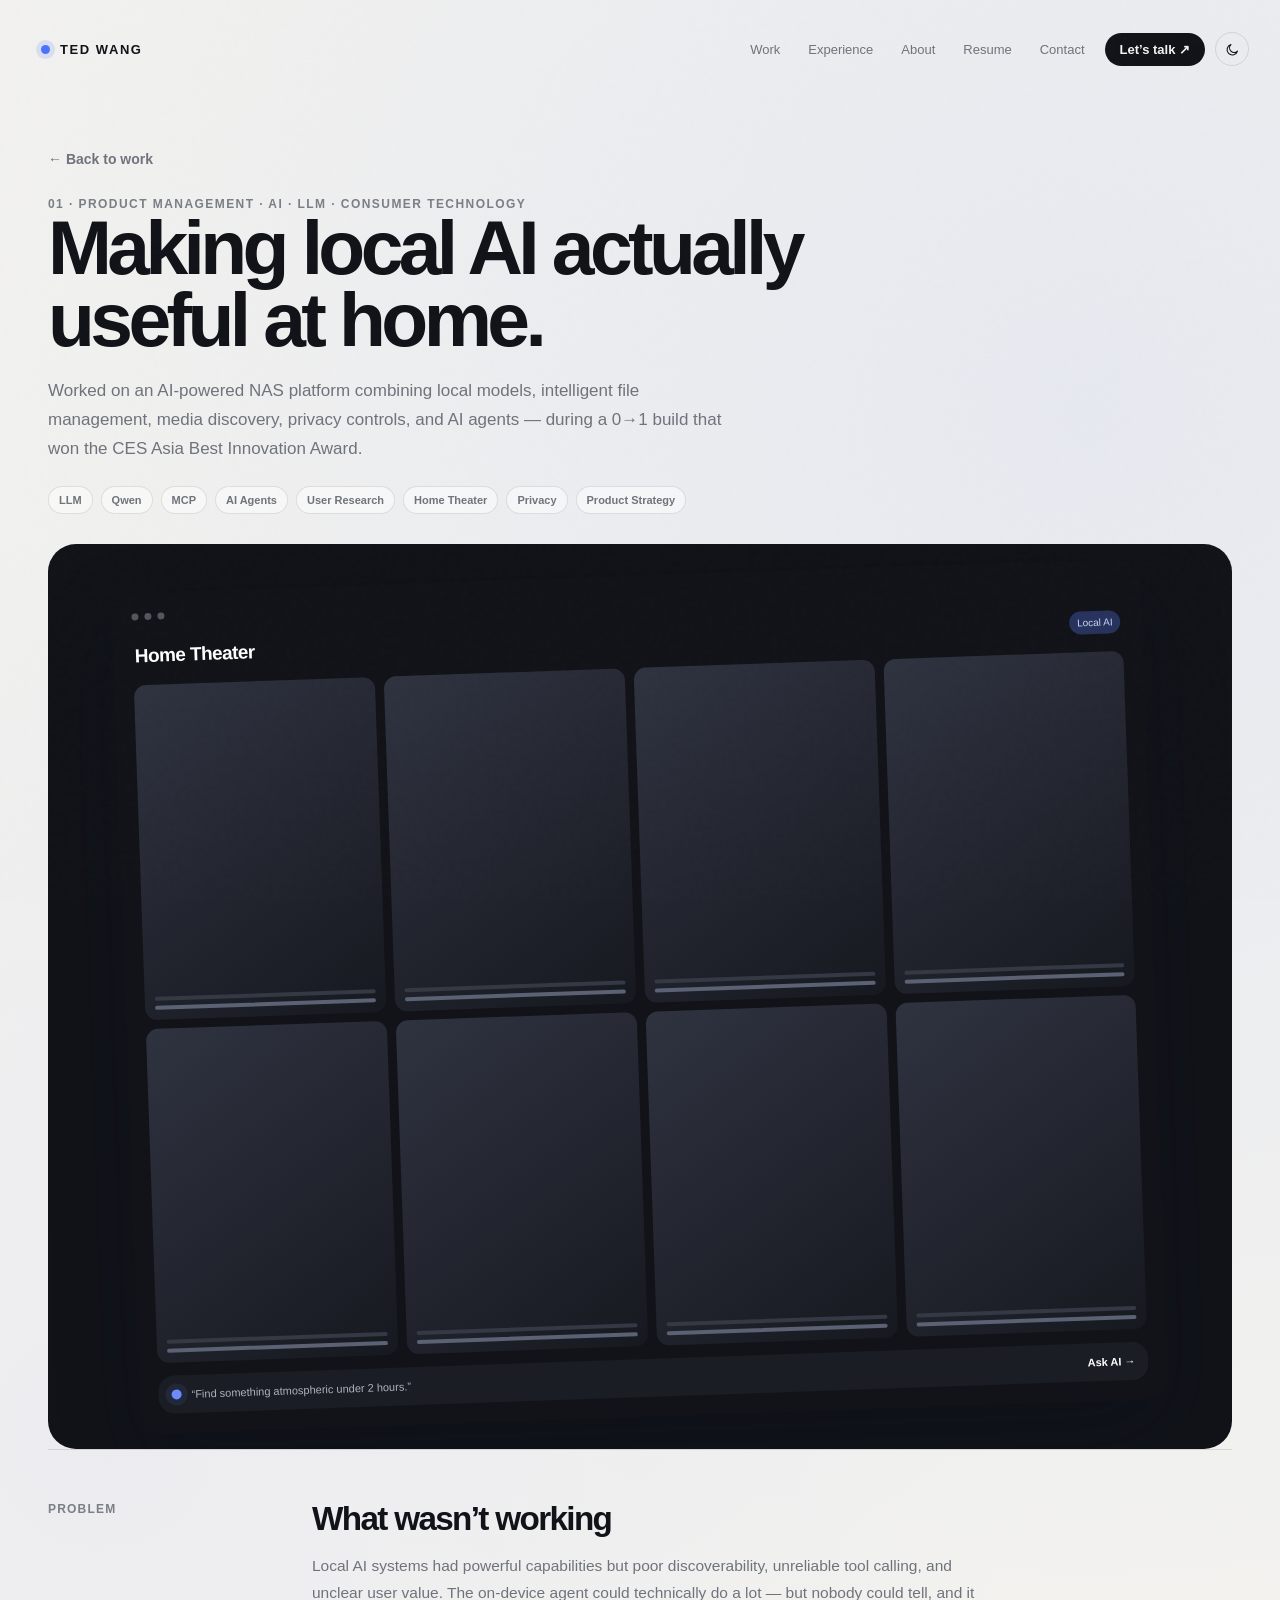
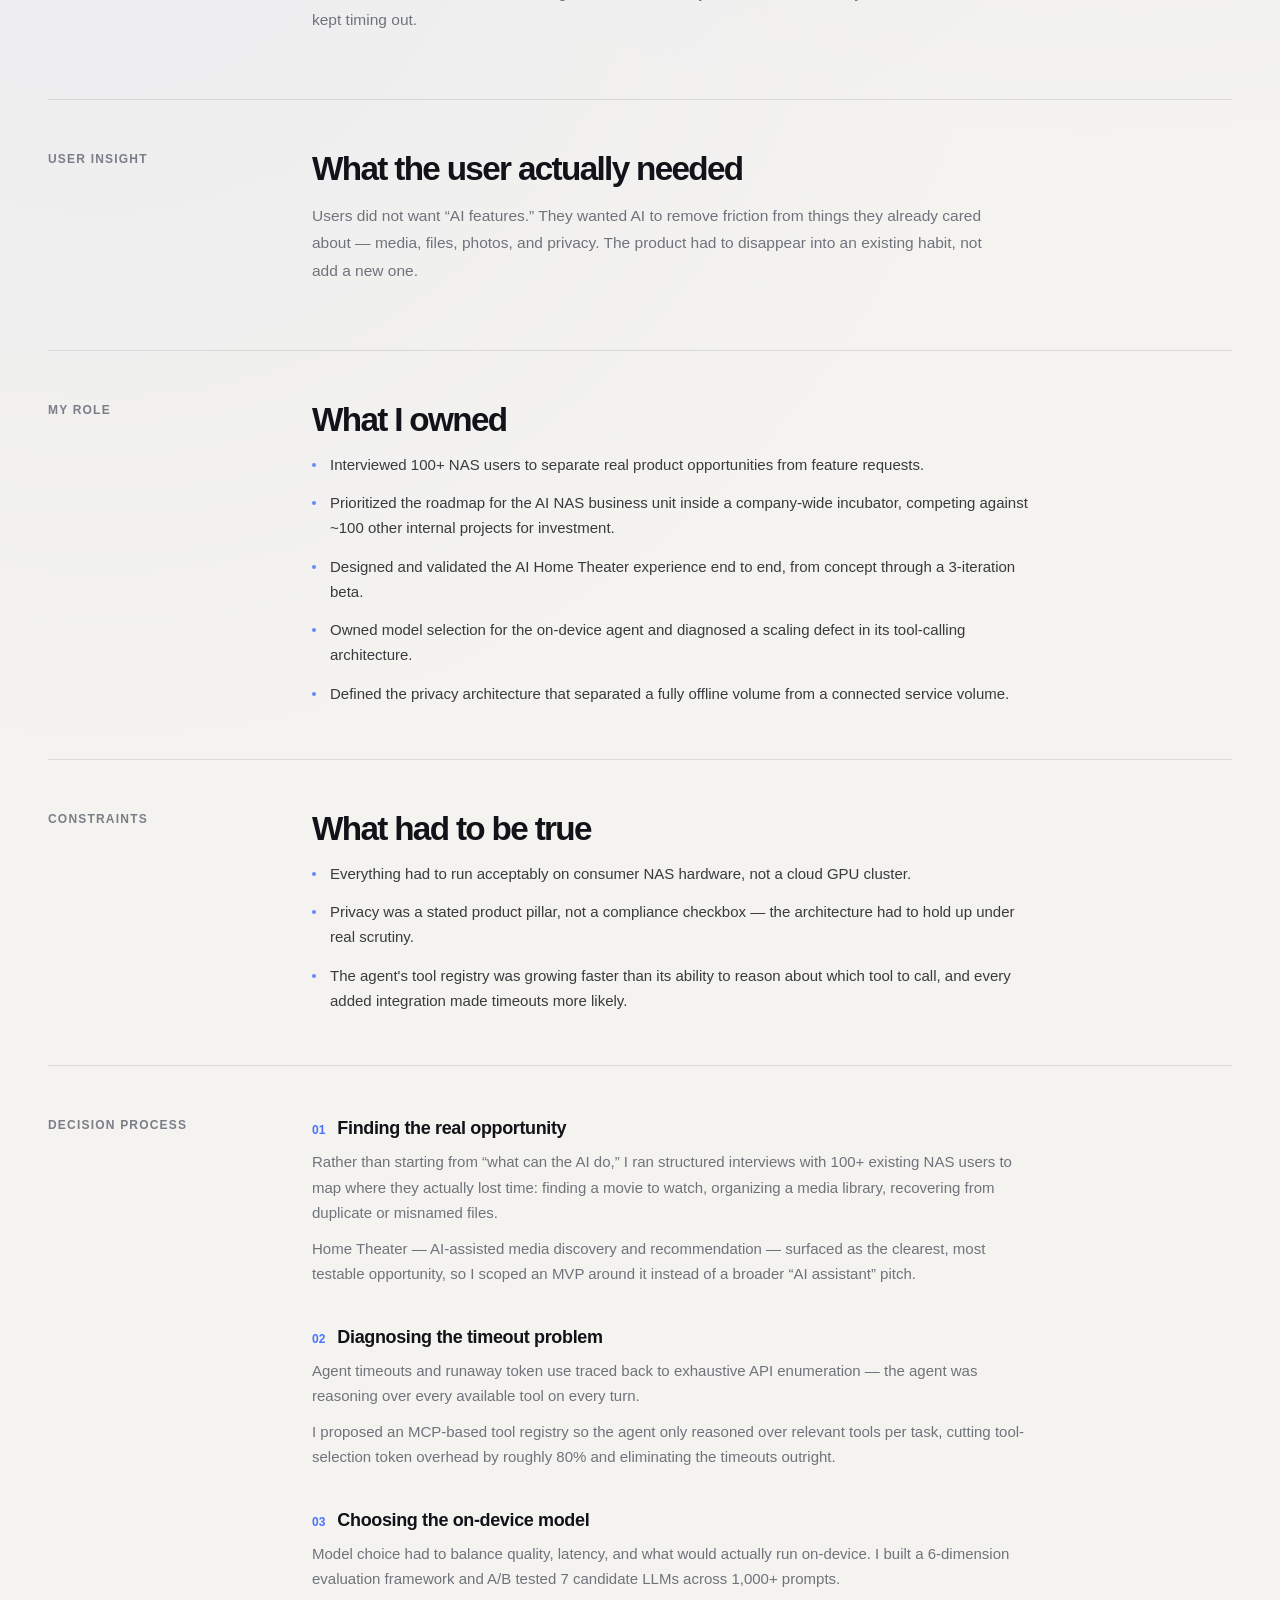
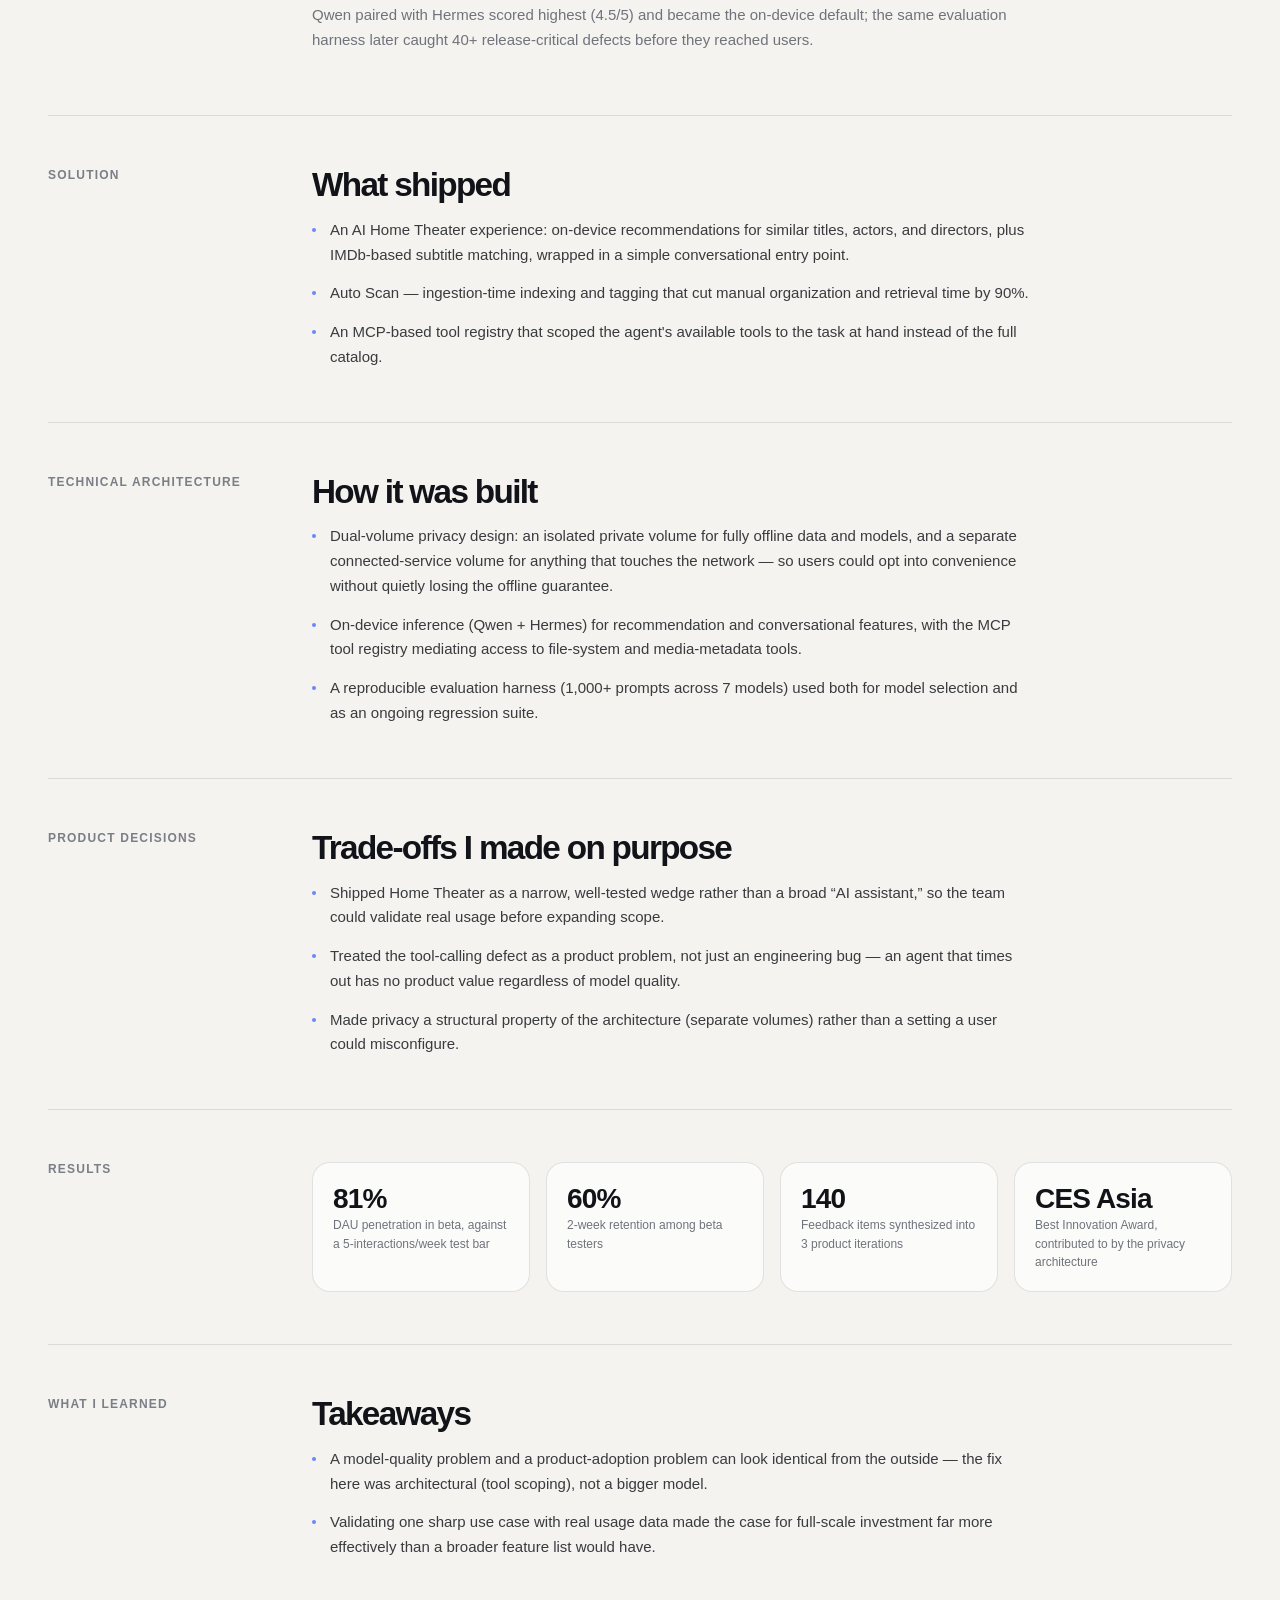
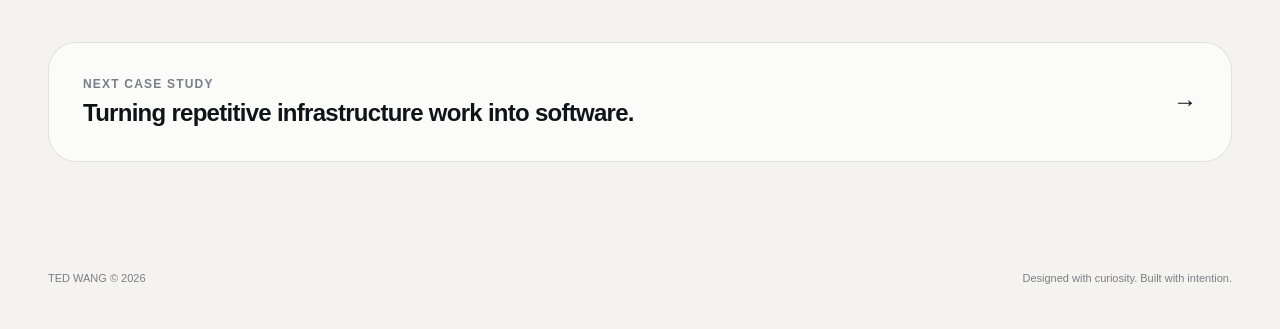
==== work/ai-nas-home-theater.html @ a92e6ff4 "Initial commit: personal website Static site (HTML/CSS/JS, no build step) with generator scripts for" ====
<!DOCTYPE html>
<html lang="en">
<head>
  <meta charset="UTF-8" />
  <meta name="viewport" content="width=device-width, initial-scale=1.0" />
  <title>Making local AI actually useful at home.</title>
  <meta name="description" content="Worked on an AI-powered NAS platform combining local models, intelligent file management, media discovery, privacy controls, and AI agents — during a 0→1 build that won the CES Asia Best Innovation Award." />
  <link rel="canonical" href="https://tedwang.dev/work/ai-nas-home-theater.html" />
  <link rel="icon" href="/favicon.svg" type="image/svg+xml" />
  <meta name="theme-color" content="#f4f3ef" />
  <meta property="og:type" content="website" />
  <meta property="og:title" content="Making local AI actually useful at home. — Ted Wang" />
  <meta property="og:description" content="Worked on an AI-powered NAS platform combining local models, intelligent file management, media discovery, privacy controls, and AI agents — during a 0→1 build that won the CES Asia Best Innovation Award." />
  <meta property="og:url" content="https://tedwang.dev/work/ai-nas-home-theater.html" />
  <meta property="og:site_name" content="Ted Wang" />
  <meta property="og:image" content="https://tedwang.dev/og.png" />
  <meta name="twitter:card" content="summary_large_image" />
  <meta name="twitter:title" content="Making local AI actually useful at home. — Ted Wang" />
  <meta name="twitter:description" content="Worked on an AI-powered NAS platform combining local models, intelligent file management, media discovery, privacy controls, and AI agents — during a 0→1 build that won the CES Asia Best Innovation Award." />
  <meta name="twitter:image" content="https://tedwang.dev/og.png" />
  <link rel="stylesheet" href="/assets/styles.css" />
  <script>
    // Set theme before paint to avoid a flash of the wrong theme.
    (function () {
      try {
        var t = localStorage.getItem("theme");
        if (t === "dark" || t === "light") document.documentElement.setAttribute("data-theme", t);
      } catch (e) {}
    })();
  </script>
</head>
<body>
  <div class="grain"></div>
  
  <a class="skip-link" href="#main">Skip to content</a>
  <div class="nav-wrap">
    <nav id="nav">
      <a href="/#top" class="brand"><span class="brand-dot"></span> TED WANG</a>
      <div class="nav-links">
        <a href="/#work">Work</a>
        <a href="/#experience">Experience</a>
        <a href="/#about">About</a>
        <a href="/resume.pdf">Resume</a>
        <a href="/#contact">Contact</a>
        <a href="/#contact" class="nav-cta">Let&rsquo;s talk ↗</a>
        
        <button class="theme-toggle" id="theme-toggle" type="button" aria-label="Toggle dark mode">
          <svg class="icon-moon" viewBox="0 0 24 24" fill="none" stroke="currentColor" stroke-width="1.8"><path d="M20 14.5A8.5 8.5 0 1 1 9.5 4a7 7 0 0 0 10.5 10.5Z" stroke-linecap="round" stroke-linejoin="round"/></svg>
          <svg class="icon-sun" viewBox="0 0 24 24" fill="none" stroke="currentColor" stroke-width="1.8"><circle cx="12" cy="12" r="4.2"/><path d="M12 2.5v2.2M12 19.3v2.2M4.2 4.2l1.6 1.6M18.2 18.2l1.6 1.6M2.5 12h2.2M19.3 12h2.2M4.2 19.8l1.6-1.6M18.2 5.8l1.6-1.6" stroke-linecap="round"/></svg>
        </button>
      </div>
    </nav>
  </div>
  <main id="main">

  <header class="cs-header">
    <a class="cs-back reveal" href="/#work">← Back to work</a>
    <div class="reveal">
      <div class="section-kicker">01 · Product Management · AI · LLM · Consumer Technology</div>
      <h1>Making local AI actually useful at home.</h1>
      <p class="lede">Worked on an AI-powered NAS platform combining local models, intelligent file management, media discovery, privacy controls, and AI agents — during a 0→1 build that won the CES Asia Best Innovation Award.</p>
      <div class="tags" style="margin-top:22px"><span class="tag">LLM</span><span class="tag">Qwen</span><span class="tag">MCP</span><span class="tag">AI Agents</span><span class="tag">User Research</span><span class="tag">Home Theater</span><span class="tag">Privacy</span><span class="tag">Product Strategy</span></div>
    </div>
  </header>

  <div class="cs-visual-wrap reveal">
    <div class="cs-visual dark" style="background:var(--dark-panel)">
      
        <div class="ai-ui">
          <div class="fake-top"><span class="fake-dot"></span><span class="fake-dot"></span><span class="fake-dot"></span></div>
          <div class="ai-header"><strong>Home Theater</strong><span class="ai-badge">Local AI</span></div>
          <div class="media-grid"><div class="poster"></div><div class="poster"></div><div class="poster"></div><div class="poster"></div><div class="poster"></div><div class="poster"></div><div class="poster"></div><div class="poster"></div></div>
          <div class="ai-panel"><span class="pulse"></span><span>&ldquo;Find something atmospheric under 2 hours.&rdquo;</span><b>Ask AI →</b></div>
        </div>
    </div>
  </div>

  <div class="cs-body">

      <div class="cs-block reveal">
        <div class="eyebrow2">Problem</div>
        <div class="prose">
          <h2>What wasn&rsquo;t working</h2>
          <p>Local AI systems had powerful capabilities but poor discoverability, unreliable tool calling, and unclear user value. The on-device agent could technically do a lot — but nobody could tell, and it kept timing out.</p>
        </div>
      </div>

      <div class="cs-block reveal">
        <div class="eyebrow2">User Insight</div>
        <div class="prose">
          <h2>What the user actually needed</h2>
          <p>Users did not want “AI features.” They wanted AI to remove friction from things they already cared about — media, files, photos, and privacy. The product had to disappear into an existing habit, not add a new one.</p>
        </div>
      </div>

      <div class="cs-block reveal">
        <div class="eyebrow2">My Role</div>
        <div>
          <h2>What I owned</h2>
          <ul class="bullets">
            <li>Interviewed 100+ NAS users to separate real product opportunities from feature requests.</li>
            <li>Prioritized the roadmap for the AI NAS business unit inside a company-wide incubator, competing against ~100 other internal projects for investment.</li>
            <li>Designed and validated the AI Home Theater experience end to end, from concept through a 3-iteration beta.</li>
            <li>Owned model selection for the on-device agent and diagnosed a scaling defect in its tool-calling architecture.</li>
            <li>Defined the privacy architecture that separated a fully offline volume from a connected service volume.</li>
          </ul>
        </div>
      </div>

      <div class="cs-block reveal">
        <div class="eyebrow2">Constraints</div>
        <div>
          <h2>What had to be true</h2>
          <ul class="bullets">
            <li>Everything had to run acceptably on consumer NAS hardware, not a cloud GPU cluster.</li>
            <li>Privacy was a stated product pillar, not a compliance checkbox — the architecture had to hold up under real scrutiny.</li>
            <li>The agent's tool registry was growing faster than its ability to reason about which tool to call, and every added integration made timeouts more likely.</li>
          </ul>
        </div>
      </div>

      <div class="cs-block reveal">
        <div class="eyebrow2">Decision Process</div>
        <div class="decision-steps">
          
          <div class="decision-step">
            <div class="step-head"><span class="step-idx">01</span><h3>Finding the real opportunity</h3></div>
            <p>Rather than starting from “what can the AI do,” I ran structured interviews with 100+ existing NAS users to map where they actually lost time: finding a movie to watch, organizing a media library, recovering from duplicate or misnamed files.</p>
            <p>Home Theater — AI-assisted media discovery and recommendation — surfaced as the clearest, most testable opportunity, so I scoped an MVP around it instead of a broader “AI assistant” pitch.</p>
          </div>
          <div class="decision-step">
            <div class="step-head"><span class="step-idx">02</span><h3>Diagnosing the timeout problem</h3></div>
            <p>Agent timeouts and runaway token use traced back to exhaustive API enumeration — the agent was reasoning over every available tool on every turn.</p>
            <p>I proposed an MCP-based tool registry so the agent only reasoned over relevant tools per task, cutting tool-selection token overhead by roughly 80% and eliminating the timeouts outright.</p>
          </div>
          <div class="decision-step">
            <div class="step-head"><span class="step-idx">03</span><h3>Choosing the on-device model</h3></div>
            <p>Model choice had to balance quality, latency, and what would actually run on-device. I built a 6-dimension evaluation framework and A/B tested 7 candidate LLMs across 1,000+ prompts.</p>
            <p>Qwen paired with Hermes scored highest (4.5/5) and became the on-device default; the same evaluation harness later caught 40+ release-critical defects before they reached users.</p>
          </div>
        </div>
      </div>

      <div class="cs-block reveal">
        <div class="eyebrow2">Solution</div>
        <div>
          <h2>What shipped</h2>
          <ul class="bullets">
            <li>An AI Home Theater experience: on-device recommendations for similar titles, actors, and directors, plus IMDb-based subtitle matching, wrapped in a simple conversational entry point.</li>
            <li>Auto Scan — ingestion-time indexing and tagging that cut manual organization and retrieval time by 90%.</li>
            <li>An MCP-based tool registry that scoped the agent's available tools to the task at hand instead of the full catalog.</li>
          </ul>
        </div>
      </div>

      <div class="cs-block reveal">
        <div class="eyebrow2">Technical Architecture</div>
        <div>
          <h2>How it was built</h2>
          <ul class="bullets">
            <li>Dual-volume privacy design: an isolated private volume for fully offline data and models, and a separate connected-service volume for anything that touches the network — so users could opt into convenience without quietly losing the offline guarantee.</li>
            <li>On-device inference (Qwen + Hermes) for recommendation and conversational features, with the MCP tool registry mediating access to file-system and media-metadata tools.</li>
            <li>A reproducible evaluation harness (1,000+ prompts across 7 models) used both for model selection and as an ongoing regression suite.</li>
          </ul>
        </div>
      </div>

      <div class="cs-block reveal">
        <div class="eyebrow2">Product Decisions</div>
        <div>
          <h2>Trade-offs I made on purpose</h2>
          <ul class="bullets">
            <li>Shipped Home Theater as a narrow, well-tested wedge rather than a broad “AI assistant,” so the team could validate real usage before expanding scope.</li>
            <li>Treated the tool-calling defect as a product problem, not just an engineering bug — an agent that times out has no product value regardless of model quality.</li>
            <li>Made privacy a structural property of the architecture (separate volumes) rather than a setting a user could misconfigure.</li>
          </ul>
        </div>
      </div>

      <div class="cs-block reveal">
        <div class="eyebrow2">Results</div>
        <div class="cs-metrics">
          <div class="cs-metric"><strong>81%</strong><span>DAU penetration in beta, against a 5-interactions/week test bar</span></div>
          <div class="cs-metric"><strong>60%</strong><span>2-week retention among beta testers</span></div>
          <div class="cs-metric"><strong>140</strong><span>Feedback items synthesized into 3 product iterations</span></div>
          <div class="cs-metric"><strong>CES Asia</strong><span>Best Innovation Award, contributed to by the privacy architecture</span></div>
        </div>
      </div>

      <div class="cs-block reveal">
        <div class="eyebrow2">What I Learned</div>
        <div>
          <h2>Takeaways</h2>
          <ul class="bullets">
            <li>A model-quality problem and a product-adoption problem can look identical from the outside — the fix here was architectural (tool scoping), not a bigger model.</li>
            <li>Validating one sharp use case with real usage data made the case for full-scale investment far more effectively than a broader feature list would have.</li>
          </ul>
        </div>
      </div>
  </div>

  <div class="cs-next reveal">
    <a href="/work/spectrum-network-automation.html">
      <div>
        <div class="lbl">Next case study</div>
        <div class="title">Turning repetitive infrastructure work into software.</div>
      </div>
      <span class="go">→</span>
    </a>
  </div>
  </main>
  
  <footer>
    <span>TED WANG © 2026</span>
    <span>Designed with curiosity. Built with intention.</span>
  </footer>
  <script src="/assets/main.js"></script>
</body>
</html>
---- assets/styles.css ----
/* ============================================================
   Ted Wang — Portfolio
   Design tokens + shared layout for all pages.
   ============================================================ */

:root {
  --bg: #f4f3ef;
  --surface: rgba(255, 255, 255, 0.62);
  --surface-strong: rgba(255, 255, 255, 0.9);
  --text: #111318;
  --muted: #6f737b;
  --muted-2: #7a7e86;
  --line: rgba(17, 19, 24, 0.11);
  --accent: #4a72ff;
  --accent-soft: #dfe6ff;
  --shadow: 0 24px 80px rgba(20, 25, 40, 0.1);
  --radius: 28px;
  --max: 1240px;
  --chip-bg: rgba(255, 255, 255, 0.5);
  --dark-panel: #111318;
  --dark-panel-2: #1a1d24;
  color-scheme: light;
}

@media (prefers-color-scheme: dark) {
  :root:not([data-theme="light"]) {
    --bg: #0d0e11;
    --surface: rgba(255, 255, 255, 0.045);
    --surface-strong: rgba(255, 255, 255, 0.07);
    --text: #f0f0ee;
    --muted: #969ba1;
    --muted-2: #9a9fa8;
    --line: rgba(240, 240, 238, 0.12);
    --accent: #7a97ff;
    --accent-soft: #232a42;
    --chip-bg: rgba(255, 255, 255, 0.04);
    --dark-panel: #05060a;
    --dark-panel-2: #101319;
    color-scheme: dark;
  }
}

:root[data-theme="dark"] {
  --bg: #0d0e11;
  --surface: rgba(255, 255, 255, 0.045);
  --surface-strong: rgba(255, 255, 255, 0.07);
  --text: #f0f0ee;
  --muted: #969ba1;
  --muted-2: #9a9fa8;
  --line: rgba(240, 240, 238, 0.12);
  --accent: #7a97ff;
  --accent-soft: #232a42;
  --chip-bg: rgba(255, 255, 255, 0.04);
  --dark-panel: #05060a;
  --dark-panel-2: #101319;
  color-scheme: dark;
}

* { box-sizing: border-box; }
html { scroll-behavior: smooth; }

body {
  margin: 0;
  background:
    radial-gradient(circle at 85% 8%, rgba(74, 114, 255, 0.08), transparent 28%),
    radial-gradient(circle at 8% 28%, rgba(110, 122, 255, 0.06), transparent 24%),
    var(--bg);
  color: var(--text);
  font-family: Inter, ui-sans-serif, -apple-system, BlinkMacSystemFont, "Segoe UI", sans-serif;
  overflow-x: hidden;
  transition: background-color .35s ease, color .35s ease;
}

a { color: inherit; text-decoration: none; }
button { font: inherit; cursor: pointer; }
ul { margin: 0; padding: 0; list-style: none; }
img { max-width: 100%; }

.skip-link {
  position: fixed;
  top: -60px;
  left: 12px;
  z-index: 200;
  background: var(--text);
  color: var(--bg);
  padding: 12px 18px;
  border-radius: 999px;
  font-size: 13px;
  font-weight: 700;
  transition: top .2s ease;
}
.skip-link:focus { top: 12px; }

.grain {
  position: fixed;
  inset: 0;
  pointer-events: none;
  opacity: .028;
  z-index: 999;
  background-image: url("data:image/svg+xml,%3Csvg viewBox='0 0 180 180' xmlns='http://www.w3.org/2000/svg'%3E%3Cfilter id='n'%3E%3CfeTurbulence type='fractalNoise' baseFrequency='.85' numOctaves='4' stitchTiles='stitch'/%3E%3C/filter%3E%3Crect width='100%25' height='100%25' filter='url(%23n)' opacity='.55'/%3E%3C/svg%3E");
}

/* ---------- Nav ---------- */
.nav-wrap { position: fixed; top: 18px; left: 0; right: 0; z-index: 100; padding: 0 20px; }
nav {
  max-width: var(--max);
  margin: 0 auto;
  display: flex;
  align-items: center;
  justify-content: space-between;
  padding: 13px 10px 13px 20px;
  border: 1px solid transparent;
  border-radius: 999px;
  transition: .3s ease;
}
nav.scrolled {
  background: color-mix(in srgb, var(--bg) 78%, transparent);
  border-color: var(--line);
  backdrop-filter: blur(18px);
  box-shadow: 0 10px 40px rgba(20, 25, 40, .06);
}
.brand { display: flex; align-items: center; gap: 10px; font-size: 13px; font-weight: 800; letter-spacing: .12em; }
.brand-dot { width: 9px; height: 9px; border-radius: 50%; background: var(--accent); box-shadow: 0 0 0 5px rgba(74,114,255,.15); }
.nav-links { display: flex; gap: 4px; align-items: center; }
.nav-links a {
  font-size: 13px; color: var(--muted); padding: 9px 12px; border-radius: 999px; transition: .2s ease;
}
.nav-links a:hover { background: rgba(120,120,130,.12); color: var(--text); }
.nav-cta { margin-left: 4px; background: var(--text) !important; color: var(--bg) !important; padding-inline: 15px !important; font-weight: 700; }
.theme-toggle {
  display: grid; place-items: center; width: 34px; height: 34px; border-radius: 999px;
  border: 1px solid var(--line); background: transparent; color: var(--text); margin-left: 6px;
  transition: .2s ease;
}
.theme-toggle:hover { background: rgba(120,120,130,.12); }
.theme-toggle svg { width: 15px; height: 15px; }
.icon-sun, .icon-moon { display: none; }
:root[data-theme="dark"] .icon-sun { display: block; }
:root[data-theme="dark"] .icon-moon { display: none; }
:root:not([data-theme="dark"]) .icon-moon { display: block; }
:root:not([data-theme="dark"]) .icon-sun { display: none; }

/* ---------- Layout ---------- */
.section { max-width: var(--max); margin: 0 auto; padding: 120px 28px; }

/* ---------- Hero ---------- */
.hero {
  max-width: var(--max); margin: 0 auto; padding: 0 28px;
  min-height: 100vh; display: grid; grid-template-columns: 1.18fr .82fr;
  align-items: center; gap: 72px; padding-top: 150px; padding-bottom: 40px; position: relative;
}
.eyebrow {
  display: inline-flex; align-items: center; gap: 9px; color: var(--muted-2);
  font-size: 13px; font-weight: 700; letter-spacing: .08em; text-transform: uppercase; margin-bottom: 26px;
}
.eyebrow::before { content: ""; width: 26px; height: 1px; background: var(--muted-2); }
h1 {
  font-size: clamp(46px, 7vw, 108px); line-height: .94; letter-spacing: -.06em; margin: 0; max-width: 900px; font-weight: 750;
}
h1 .soft { color: var(--muted-2); font-weight: 560; }
h1 .accent-word { color: var(--accent); }
.hero-copy { font-size: clamp(16px, 1.3vw, 20px); line-height: 1.65; color: var(--muted); max-width: 660px; margin-top: 28px; }
.hero-actions { display: flex; gap: 12px; margin-top: 34px; flex-wrap: wrap; }
.btn {
  display: inline-flex; align-items: center; gap: 12px; border: 1px solid var(--line);
  padding: 13px 19px; border-radius: 999px; font-size: 14px; font-weight: 650; transition: .22s ease;
}
.btn.primary { background: var(--text); color: var(--bg); border-color: var(--text); }
.btn:hover { transform: translateY(-2px); box-shadow: 0 8px 25px rgba(17,19,24,.10); }
.btn .arrow { transition: transform .22s ease; display: inline-block; }
.btn:hover .arrow { transform: translateX(3px); }
.hero-meta { display: flex; gap: 12px 22px; flex-wrap: wrap; margin-top: 40px; font-size: 12px; color: var(--muted-2); }
.hero-meta span { display: flex; align-items: center; gap: 8px; }
.hero-meta i { width: 5px; height: 5px; border-radius: 50%; background: var(--muted-2); display: block; }

.system-art { min-height: 520px; position: relative; display: grid; place-items: center; }
#network { position: absolute; inset: 0; width: 100%; height: 100%; }
.orbit-card {
  width: min(370px, 86%); aspect-ratio: 1; border: 1px solid var(--line); border-radius: 50%;
  display: grid; place-items: center; position: relative;
  background: radial-gradient(circle, rgba(255,255,255,.35), rgba(255,255,255,.05) 60%, transparent 70%);
  box-shadow: 0 30px 100px rgba(40,50,80,.08);
}
:root[data-theme="dark"] .orbit-card { background: radial-gradient(circle, rgba(255,255,255,.06), transparent 65%); }
@media (prefers-color-scheme: dark) {
  :root:not([data-theme="light"]) .orbit-card { background: radial-gradient(circle, rgba(255,255,255,.06), transparent 65%); }
}
.orbit-card::before, .orbit-card::after { content: ""; position: absolute; border-radius: 50%; border: 1px solid var(--line); }
.orbit-card::before { inset: 17%; }
.orbit-card::after { inset: 33%; }
.orbit-core {
  width: 106px; height: 106px; border-radius: 26px; background: var(--text); color: var(--bg);
  display: grid; place-items: center; z-index: 2; transform: rotate(-8deg); box-shadow: 0 20px 50px rgba(17,19,24,.22);
}
.orbit-core span { transform: rotate(8deg); font-weight: 780; font-size: 17px; letter-spacing: -.03em; }
.orb-label {
  position: absolute; font-size: 11px; font-weight: 750; letter-spacing: .08em; text-transform: uppercase;
  background: var(--surface-strong); border: 1px solid var(--line); backdrop-filter: blur(8px);
  padding: 8px 11px; border-radius: 999px; box-shadow: 0 8px 30px rgba(40,50,80,.05);
}
.orb-label.l1 { top: 12%; left: 4%; }
.orb-label.l2 { right: 0; top: 31%; }
.orb-label.l3 { bottom: 12%; right: 14%; }
.orb-label.l4 { bottom: 19%; left: 0; }

/* ---------- Ticker ---------- */
.ticker-wrap {
  border-top: 1px solid var(--line); border-bottom: 1px solid var(--line);
  overflow: hidden; white-space: nowrap; padding: 17px 0; background: rgba(120,120,130,.04);
}
.ticker {
  display: inline-block; animation: ticker 28s linear infinite; font-size: 12px; font-weight: 700;
  letter-spacing: .09em; text-transform: uppercase; color: var(--muted-2);
}
.ticker span { margin-right: 42px; }
@keyframes ticker { from { transform: translateX(0); } to { transform: translateX(-50%); } }

/* ---------- Section heads ---------- */
.section-head { display: grid; grid-template-columns: .7fr 1.3fr; gap: 48px; align-items: end; margin-bottom: 52px; }
.section-kicker { font-size: 12px; font-weight: 800; letter-spacing: .12em; text-transform: uppercase; color: var(--muted-2); }
h2 { margin: 0; font-size: clamp(38px, 5.2vw, 74px); line-height: 1.02; letter-spacing: -.05em; font-weight: 740; }
.section-sub { color: var(--muted); line-height: 1.6; max-width: 620px; font-size: 16px; margin-top: 16px; }

/* ---------- Projects ---------- */
.projects { display: grid; gap: 22px; }
.project {
  border: 1px solid var(--line); border-radius: var(--radius); overflow: hidden; background: var(--surface);
  display: grid; grid-template-columns: 1fr 1fr; min-height: 520px; transition: .3s ease;
}
.project:hover { transform: translateY(-4px); box-shadow: var(--shadow); background: var(--surface-strong); }
.project.reverse .project-visual { order: -1; }
.project-copy { padding: 48px; display: flex; flex-direction: column; justify-content: space-between; }
.project-num { font-size: 12px; color: var(--muted-2); font-weight: 800; letter-spacing: .08em; }
.project h3 { font-size: clamp(32px, 4vw, 54px); line-height: 1.03; letter-spacing: -.045em; margin: 20px 0 18px; max-width: 600px; }
.project p { color: var(--muted); line-height: 1.65; max-width: 560px; font-size: 15px; }
.tags { display: flex; flex-wrap: wrap; gap: 8px; margin-top: 22px; }
.tag { padding: 7px 10px; border-radius: 999px; border: 1px solid var(--line); background: var(--chip-bg); font-size: 11px; color: var(--muted); font-weight: 700; }
.metrics-inline { display: grid; grid-template-columns: repeat(4,1fr); gap: 14px; margin-top: 26px; padding-top: 22px; border-top: 1px solid var(--line); }
.metrics-inline .m strong { display: block; font-size: 24px; letter-spacing: -.03em; }
.metrics-inline .m span { font-size: 11px; color: var(--muted); line-height: 1.3; }
.project-link { margin-top: 30px; font-size: 13px; font-weight: 800; display: inline-flex; gap: 10px; align-items: center; }

.project-visual {
  padding: 28px; min-height: 100%; display: grid; place-items: center; position: relative; overflow: hidden;
  background: linear-gradient(140deg, rgba(74,114,255,.08), rgba(255,255,255,.02));
}
.project-visual.dark { background: var(--dark-panel); }

.ai-ui { width: 92%; border-radius: 26px; background: var(--dark-panel); color: #fff; padding: 20px; box-shadow: 0 32px 80px rgba(10,15,30,.30); transform: rotate(-2deg); position: relative; z-index: 2; }
.ai-ui.tilt-r { transform: rotate(2deg); }
.fake-top { display: flex; gap: 6px; margin-bottom: 18px; }
.fake-dot { width: 7px; height: 7px; border-radius: 50%; background: #52555e; }
.ai-header { display: flex; justify-content: space-between; align-items: center; padding: 6px 2px 18px; }
.ai-header strong { font-size: 19px; letter-spacing: -.03em; }
.ai-badge { font-size: 10px; background: #27335c; color: #cbd5ff; padding: 6px 8px; border-radius: 999px; }
.media-grid { display: grid; grid-template-columns: repeat(4,1fr); gap: 9px; }
.poster { aspect-ratio: .72; border-radius: 12px; background: linear-gradient(145deg,#2f3340,#171920); position: relative; overflow: hidden; }
.poster::after { content: ""; position: absolute; left: 10px; right: 10px; bottom: 10px; height: 4px; border-radius: 9px; background: #5b6274; box-shadow: 0 -9px 0 #343944; }
.ai-panel { margin-top: 13px; border-radius: 16px; padding: 13px; background: var(--dark-panel-2); display: grid; grid-template-columns: auto 1fr auto; gap: 10px; align-items: center; }
.pulse { width: 10px; height: 10px; border-radius: 50%; background: #6d8aff; box-shadow: 0 0 0 6px rgba(109,138,255,.1); }
.ai-panel span { color: #aeb3bf; font-size: 11px; }
.ai-panel b { font-size: 11px; color: #fff; }
.ai-note { margin-top: 14px; padding: 16px; border: 1px solid rgba(255,255,255,.08); border-radius: 16px; color: #b7bdc7; font-size: 11px; line-height: 1.7; }

.flow-ui { width: 92%; display: grid; gap: 14px; position: relative; }
.flow-card { background: var(--surface-strong); border: 1px solid var(--line); border-radius: 22px; padding: 20px 22px; box-shadow: 0 20px 60px rgba(40,50,80,.08); }
.flow-card h4 { margin: 0 0 7px; font-size: 14px; }
.flow-card p { margin: 0; font-size: 11px; color: var(--muted); }
.flow-arrow { text-align: center; color: var(--muted-2); font-size: 22px; height: 14px; line-height: 14px; }
.flow-card.highlight { background: var(--dark-panel); color: #fff; transform: scale(1.03); }
.flow-card.highlight p { color: #aeb3bc; }
.flow-metric { display: flex; justify-content: space-between; align-items: center; margin-top: 16px; border-top: 1px solid rgba(255,255,255,.10); padding-top: 14px; }
.flow-metric strong { font-size: 28px; letter-spacing: -.04em; }
.flow-metric span { font-size: 10px; color: #b6bbc5; max-width: 100px; text-align: right; }

.timeline-visual { width: 92%; border-radius: 26px; border: 1px solid var(--line); background: var(--surface-strong); padding: 30px 26px; }
.timeline-visual .track { position: relative; display: flex; justify-content: space-between; }
.timeline-visual .track::before { content: ""; position: absolute; left: 0; right: 0; top: 7px; height: 1px; background: var(--line); }
.timeline-visual .era { display: flex; flex-direction: column; align-items: center; gap: 10px; text-align: center; position: relative; z-index: 1; }
.timeline-visual .dot { width: 15px; height: 15px; border-radius: 50%; background: var(--accent); border: 2px solid var(--bg); }
.timeline-visual .yr { font-size: 11px; font-weight: 800; color: var(--text); }
.timeline-visual .lbl { font-size: 10px; color: var(--muted); max-width: 74px; line-height: 1.3; }

/* ---------- Philosophy ---------- */
.philosophy { padding: 160px 28px; text-align: center; }
.philosophy blockquote { margin: 0 auto; max-width: 1020px; font-size: clamp(38px, 6vw, 86px); line-height: .98; letter-spacing: -.06em; font-weight: 700; }
.philosophy blockquote span { color: var(--muted-2); }
.philosophy p { max-width: 720px; margin: 34px auto 0; color: var(--muted); line-height: 1.7; }

/* ---------- Experience ---------- */
.experience-grid { display: grid; grid-template-columns: .8fr 1.2fr; gap: 44px; }
.sticky-title { position: sticky; top: 140px; align-self: start; }
.timeline { border-top: 1px solid var(--line); }
.role { display: grid; grid-template-columns: 130px 1fr; gap: 24px; padding: 27px 0; border-bottom: 1px solid var(--line); }
.year { color: var(--muted-2); font-size: 12px; font-weight: 750; padding-top: 4px; }
.role h4 { margin: 0; font-size: 21px; letter-spacing: -.02em; }
.role .where { color: var(--muted-2); font-size: 13px; margin-top: 6px; }
.role p { margin: 12px 0 0; color: var(--muted); line-height: 1.6; font-size: 14px; }

/* ---------- Principles ---------- */
.principles { display: grid; grid-template-columns: repeat(3,1fr); gap: 16px; }
.principle { min-height: 300px; border: 1px solid var(--line); border-radius: 26px; padding: 28px; background: var(--surface); display: flex; flex-direction: column; justify-content: space-between; transition: .25s; }
.principle:hover { transform: translateY(-4px); background: var(--surface-strong); box-shadow: 0 18px 60px rgba(40,50,80,.06); }
.principle .idx { font-size: 11px; font-weight: 800; color: var(--muted-2); letter-spacing: .08em; }
.principle h4 { font-size: 27px; letter-spacing: -.04em; margin: 0 0 12px; }
.principle p { color: var(--muted); line-height: 1.6; font-size: 14px; }

/* ---------- About ---------- */
.about-wrap { display: grid; grid-template-columns: 1.1fr .9fr; gap: 24px; }
.about-card, .skills-card { border: 1px solid var(--line); border-radius: 28px; padding: 38px; background: var(--surface); }
.about-card p { font-size: 20px; line-height: 1.65; letter-spacing: -.02em; color: var(--text); opacity: .85; }
.about-card p strong { opacity: 1; }
.about-card .fine { font-size: 15px; color: var(--muted); opacity: 1; }
.skills-grid { display: grid; grid-template-columns: 1fr 1fr; gap: 24px; }
.skill-group h5 { margin: 0 0 10px; font-size: 12px; text-transform: uppercase; letter-spacing: .09em; color: var(--muted-2); }
.skill-group p { margin: 0; color: var(--text); opacity: .8; font-size: 13px; line-height: 1.9; }
.edu-block { margin-top: 24px; border-top: 1px solid var(--line); padding-top: 22px; }
.edu-item + .edu-item { margin-top: 14px; }
.edu-item .school { font-size: 14px; font-weight: 700; }
.edu-item .degree { font-size: 13px; color: var(--muted-2); }
.edu-item .note { font-size: 12px; color: var(--muted); margin-top: 2px; }

/* ---------- Contact ---------- */
.contact {
  margin: 60px auto 28px; max-width: calc(var(--max) - 56px); border-radius: 34px;
  background: var(--dark-panel); color: #fff; min-height: 520px; display: flex; flex-direction: column;
  align-items: center; justify-content: center; text-align: center; padding: 60px 28px; position: relative; overflow: hidden;
}
.contact::before {
  content: ""; position: absolute; width: 620px; height: 620px; border-radius: 50%;
  background: radial-gradient(circle, rgba(122,151,255,.24), transparent 67%); top: -330px; right: -100px;
}
.contact .section-kicker { color: rgba(255,255,255,.55); position: relative; z-index: 2; }
.contact h2 { max-width: 780px; font-size: clamp(48px,7vw,96px); position: relative; z-index: 2; color: #fff; }
.contact p { color: rgba(255,255,255,.68); max-width: 610px; line-height: 1.6; margin: 22px auto 0; position: relative; z-index: 2; }
.contact .hero-actions { position: relative; z-index: 2; justify-content: center; }
.contact .btn { border-color: rgba(255,255,255,.22); color: #fff; }
.contact .btn.primary { background: #fff; color: var(--dark-panel); border-color: #fff; }

footer { max-width: var(--max); margin: 0 auto; padding: 20px 28px 45px; display: flex; justify-content: space-between; color: var(--muted-2); font-size: 11px; flex-wrap: wrap; gap: 8px; }

/* ---------- Case study pages ---------- */
.cs-header { max-width: var(--max); margin: 0 auto; padding: 150px 28px 30px; }
.cs-back { display: inline-flex; align-items: center; gap: 8px; font-size: 14px; font-weight: 650; color: var(--muted); margin-bottom: 30px; }
.cs-back:hover { color: var(--text); }
.cs-header h1 { font-size: clamp(36px,6vw,78px); max-width: 900px; }
.cs-header .lede { max-width: 680px; margin-top: 22px; font-size: 17px; line-height: 1.7; color: var(--muted); }
.cs-visual-wrap { max-width: var(--max); margin: 0 auto; padding: 0 28px; }
.cs-visual { border-radius: var(--radius); min-height: 340px; display: flex; align-items: center; justify-content: center; padding: 32px; overflow: hidden; }
.cs-body { max-width: var(--max); margin: 0 auto; padding: 0 28px; }
.cs-block { display: grid; grid-template-columns: 220px 1fr; gap: 44px; border-top: 1px solid var(--line); padding: 52px 0; }
.cs-block .eyebrow2 { font-size: 12px; font-weight: 800; letter-spacing: .1em; text-transform: uppercase; color: var(--muted-2); }
.cs-block h2 { font-size: clamp(24px,2.6vw,34px); margin: 0 0 16px; }
.cs-block .prose { max-width: 680px; }
.cs-block .prose p { font-size: 15.5px; line-height: 1.75; color: var(--muted); margin: 0 0 14px; }
.cs-block ul.bullets { max-width: 720px; display: grid; gap: 14px; }
.cs-block ul.bullets li { display: flex; gap: 14px; font-size: 15px; line-height: 1.65; color: var(--text); opacity: .82; }
.cs-block ul.bullets li::before { content: ""; margin-top: 10px; width: 4px; height: 4px; border-radius: 50%; background: var(--accent); flex-shrink: 0; }
.decision-steps { max-width: 720px; display: grid; gap: 30px; }
.decision-step .step-head { display: flex; gap: 12px; align-items: baseline; margin-bottom: 10px; }
.decision-step .step-idx { font-size: 12px; font-weight: 800; color: var(--accent); }
.decision-step h3 { font-size: 18px; margin: 0; letter-spacing: -.02em; }
.decision-step p { font-size: 15px; line-height: 1.7; color: var(--muted); margin: 0 0 10px; }
.cs-metrics { display: grid; grid-template-columns: repeat(4,1fr); gap: 16px; }
.cs-metric { border: 1px solid var(--line); border-radius: 18px; padding: 20px; background: var(--surface); }
.cs-metric strong { display: block; font-size: 28px; letter-spacing: -.03em; }
.cs-metric span { font-size: 12px; color: var(--muted); line-height: 1.3; }
.cs-next { max-width: var(--max); margin: 0 auto; padding: 30px 28px 90px; }
.cs-next a {
  display: flex; align-items: center; justify-content: space-between; border: 1px solid var(--line);
  border-radius: var(--radius); padding: 34px; background: var(--surface); transition: .25s;
}
.cs-next a:hover { background: var(--surface-strong); }
.cs-next .lbl { font-size: 12px; font-weight: 800; letter-spacing: .1em; text-transform: uppercase; color: var(--muted-2); }
.cs-next .title { font-size: 24px; font-weight: 750; margin-top: 8px; letter-spacing: -.03em; }
.cs-next .go { font-size: 24px; transition: transform .2s; }
.cs-next a:hover .go { transform: translateX(4px); }

/* ---------- Reveal / motion ---------- */
.reveal { opacity: 0; transform: translateY(20px); transition: .7s cubic-bezier(.2,.8,.2,1); }
.reveal.visible { opacity: 1; transform: translateY(0); }

@media (prefers-reduced-motion: reduce) {
  html { scroll-behavior: auto; }
  .reveal { opacity: 1; transform: none; transition: none; }
  .ticker { animation: none; }
}

/* ---------- Responsive ---------- */
@media (max-width: 980px) {
  .nav-links a:not(.nav-cta) { display: none; }
  .hero { grid-template-columns: 1fr; gap: 20px; padding-top: 150px; }
  .system-art { min-height: 420px; }
  .section-head, .experience-grid, .about-wrap, .cs-block { grid-template-columns: 1fr; }
  .sticky-title { position: static; }
  .project { grid-template-columns: 1fr; }
  .project.reverse .project-visual { order: 0; }
  .metrics-inline { grid-template-columns: 1fr 1fr; }
  .principles { grid-template-columns: 1fr; }
  .cs-metrics { grid-template-columns: 1fr 1fr; }
}

@media (max-width: 620px) {
  .section, .cs-header, .cs-visual-wrap, .cs-body, .cs-next { padding-left: 18px; padding-right: 18px; }
  .nav-wrap { padding: 0 10px; top: 10px; }
  nav { padding-left: 14px; }
  .brand { font-size: 11px; }
  .hero { padding-top: 125px; padding-left: 18px; padding-right: 18px; }
  h1 { font-size: 50px; }
  .project-copy { padding: 30px 24px 34px; }
  .project-visual { min-height: 340px; padding: 18px; }
  .metrics-inline { grid-template-columns: 1fr 1fr; }
  .role { grid-template-columns: 1fr; gap: 8px; }
  .principles { grid-template-columns: 1fr; }
  .skills-grid { grid-template-columns: 1fr; }
  .contact { margin: 30px 12px 15px; min-height: 480px; }
  footer { padding-inline: 18px; gap: 10px; }
  .cs-metrics { grid-template-columns: 1fr 1fr; }
  .decision-step .step-head { flex-direction: column; gap: 4px; }
}
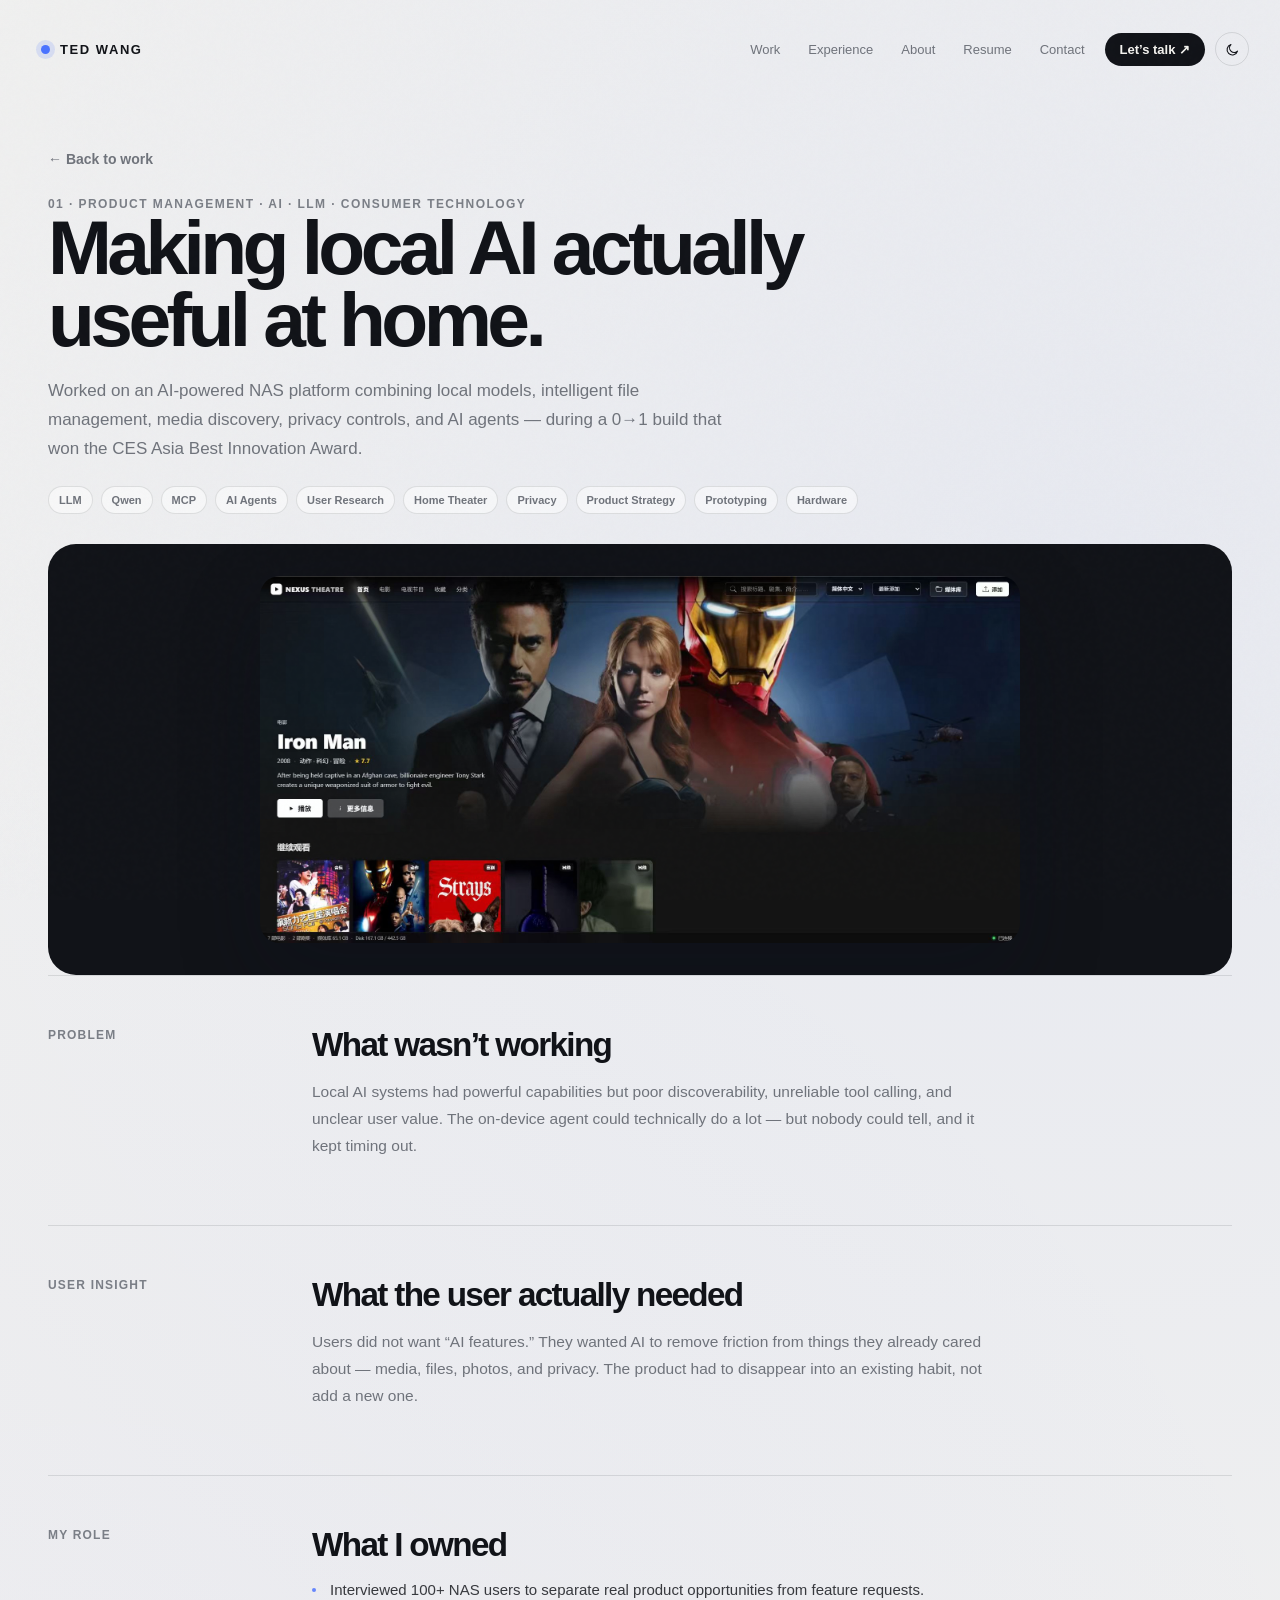
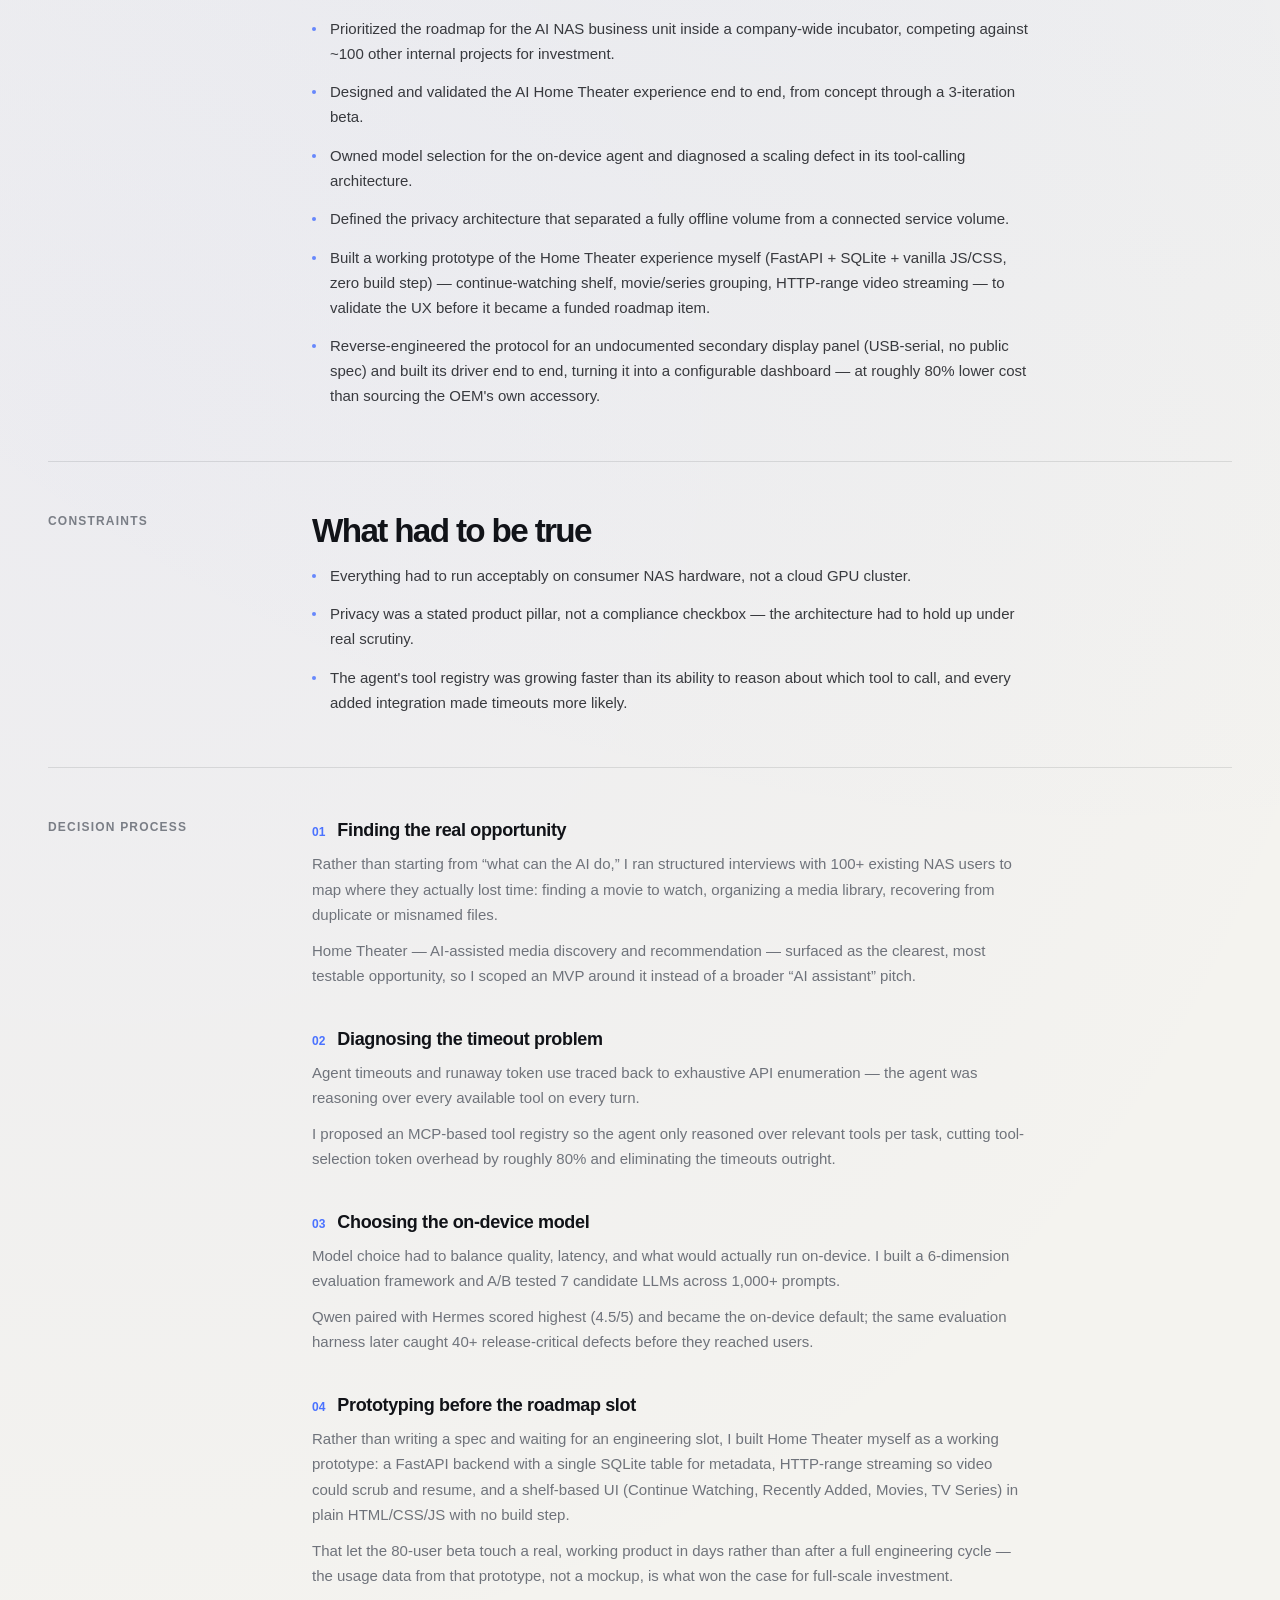
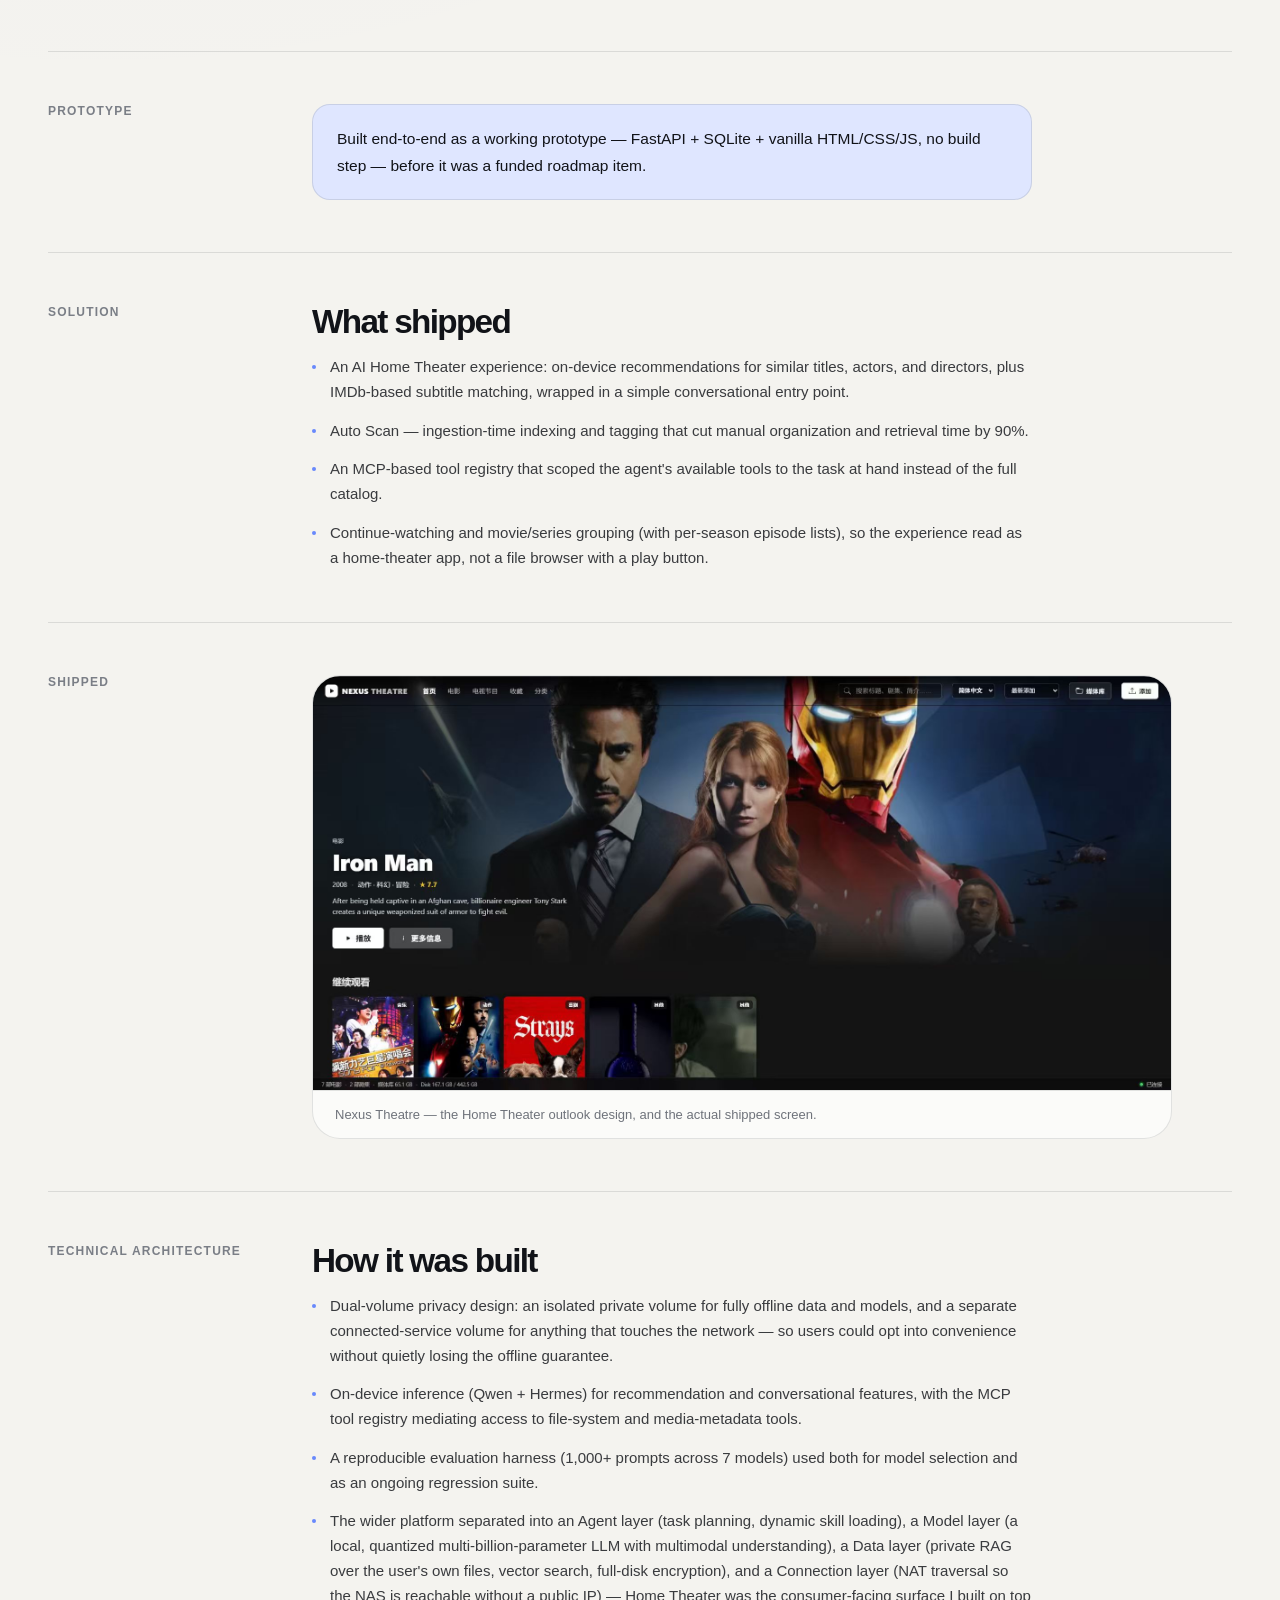
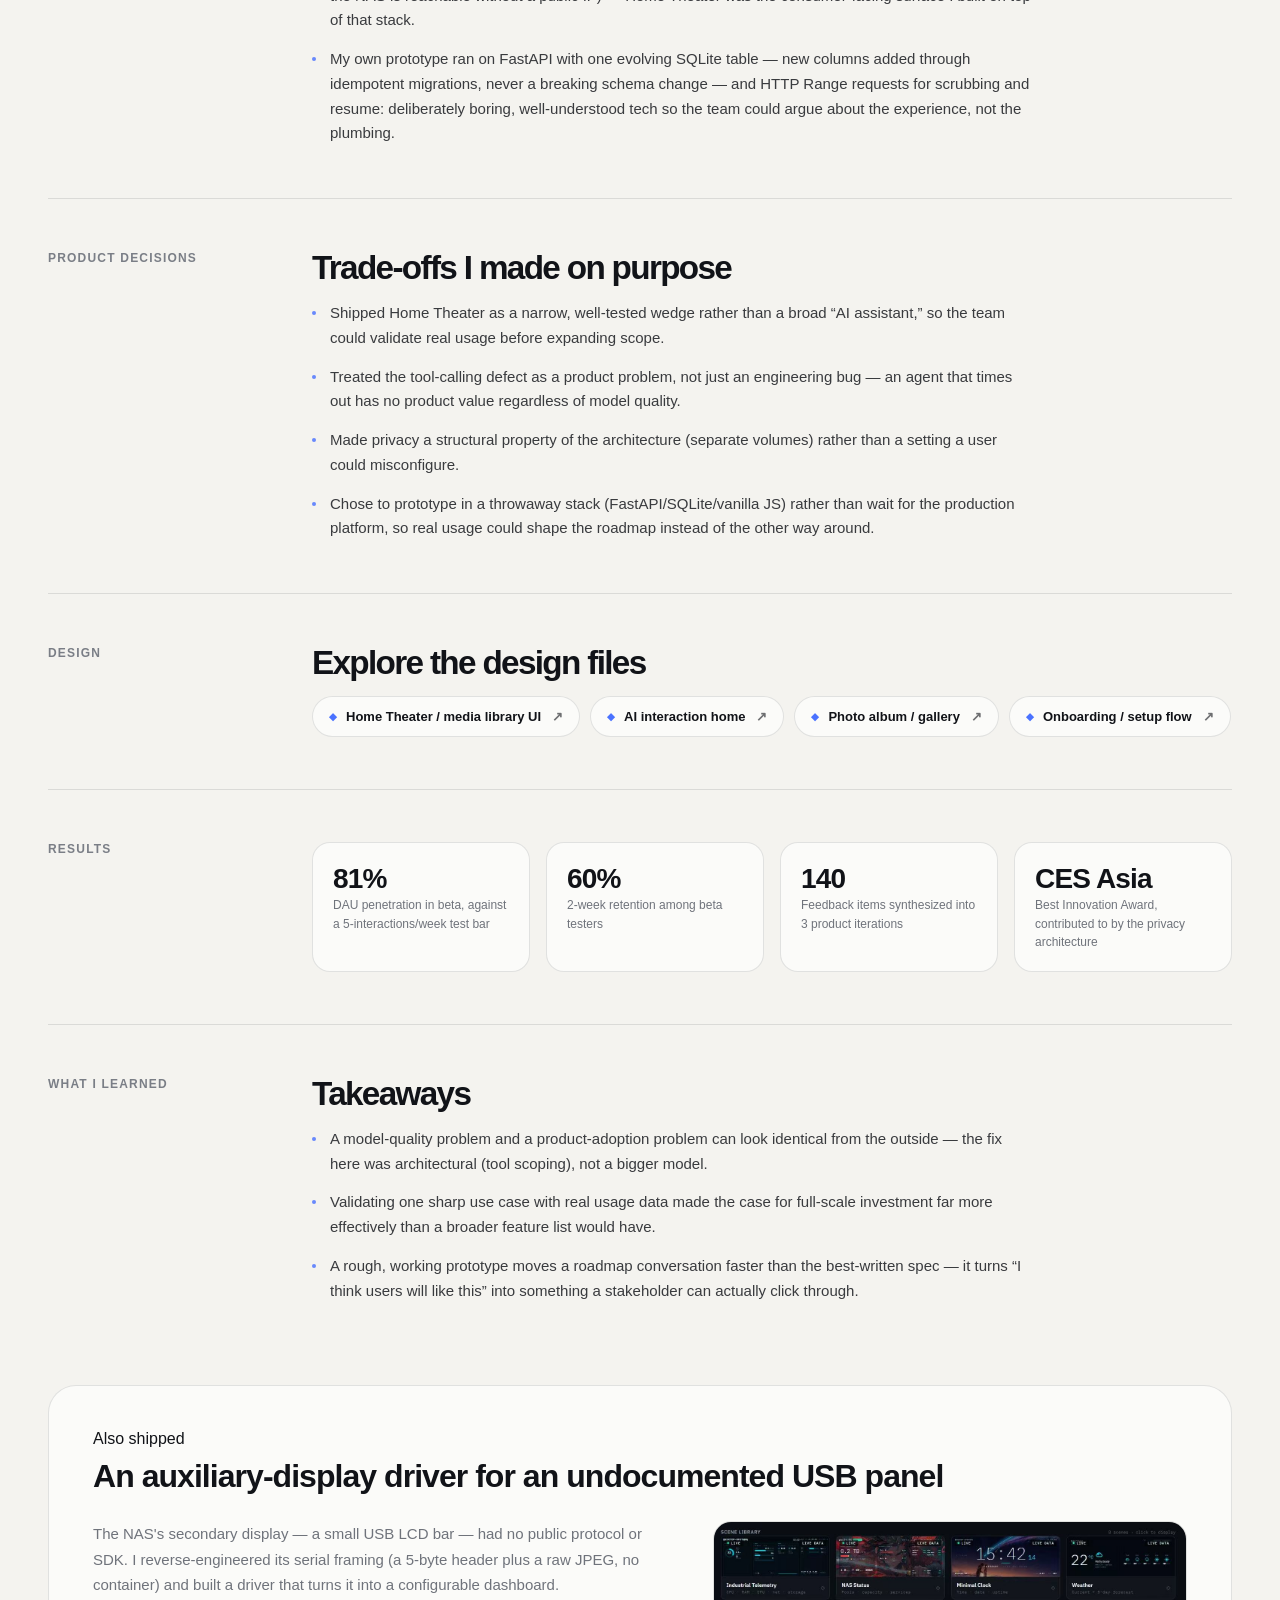
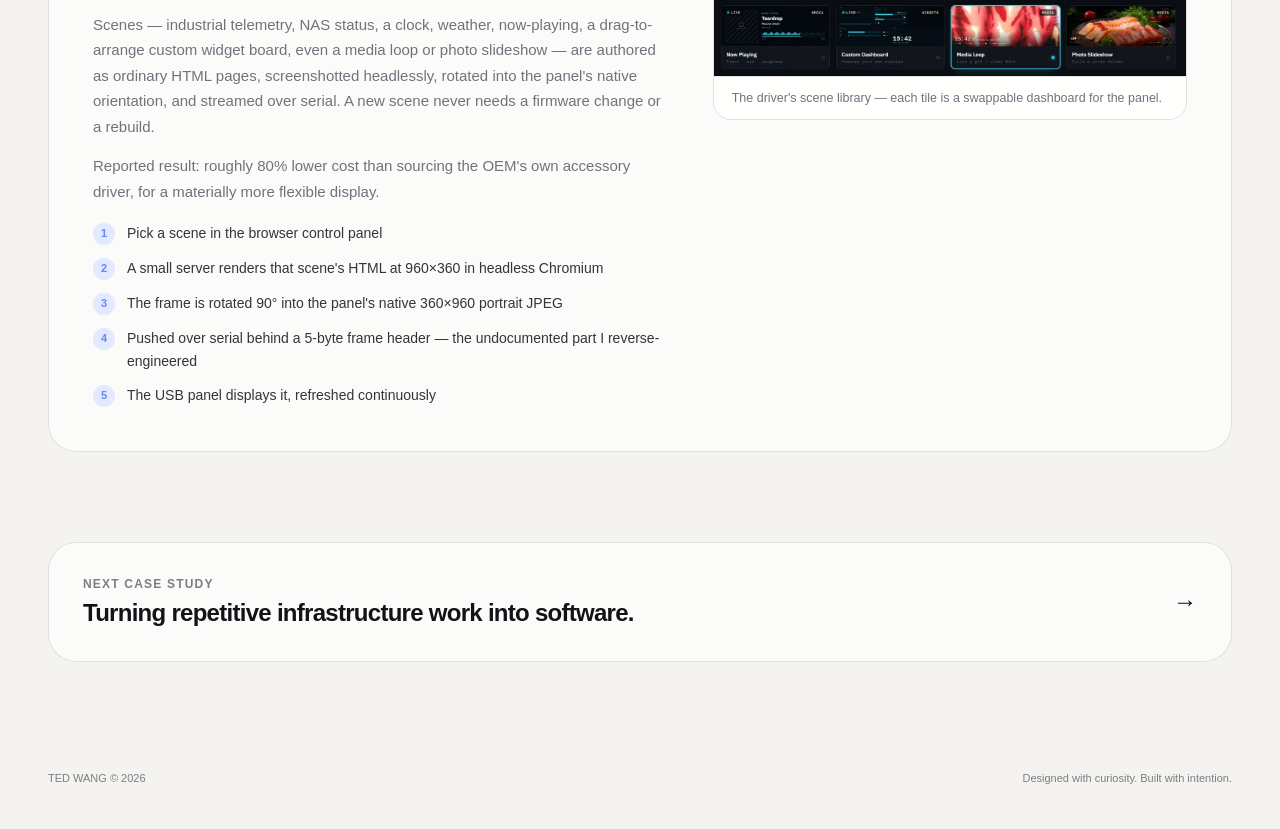
==== commit f7b5af5f: "Add home theater project images and update content Co-Authored-By: Claude Sonnet 5 <noreply@anthropi" ====
--- a/work/ai-nas-home-theater.html
+++ b/work/ai-nas-home-theater.html
@@ -6,7 +6,7 @@
   <title>Making local AI actually useful at home.</title>
   <meta name="description" content="Worked on an AI-powered NAS platform combining local models, intelligent file management, media discovery, privacy controls, and AI agents — during a 0→1 build that won the CES Asia Best Innovation Award." />
   <link rel="canonical" href="https://tedwang.dev/work/ai-nas-home-theater.html" />
-  <link rel="icon" href="/favicon.svg" type="image/svg+xml" />
+  <link rel="icon" href="../favicon.svg" type="image/svg+xml" />
   <meta name="theme-color" content="#f4f3ef" />
   <meta property="og:type" content="website" />
   <meta property="og:title" content="Making local AI actually useful at home. — Ted Wang" />
@@ -18,7 +18,7 @@
   <meta name="twitter:title" content="Making local AI actually useful at home. — Ted Wang" />
   <meta name="twitter:description" content="Worked on an AI-powered NAS platform combining local models, intelligent file management, media discovery, privacy controls, and AI agents — during a 0→1 build that won the CES Asia Best Innovation Award." />
   <meta name="twitter:image" content="https://tedwang.dev/og.png" />
-  <link rel="stylesheet" href="/assets/styles.css" />
+  <link rel="stylesheet" href="../assets/styles.css" />
   <script>
     // Set theme before paint to avoid a flash of the wrong theme.
     (function () {
@@ -35,14 +35,14 @@
   <a class="skip-link" href="#main">Skip to content</a>
   <div class="nav-wrap">
     <nav id="nav">
-      <a href="/#top" class="brand"><span class="brand-dot"></span> TED WANG</a>
+      <a href="../index.html#top" class="brand"><span class="brand-dot"></span> TED WANG</a>
       <div class="nav-links">
-        <a href="/#work">Work</a>
-        <a href="/#experience">Experience</a>
-        <a href="/#about">About</a>
-        <a href="/resume.pdf">Resume</a>
-        <a href="/#contact">Contact</a>
-        <a href="/#contact" class="nav-cta">Let&rsquo;s talk ↗</a>
+        <a href="../index.html#work">Work</a>
+        <a href="../index.html#experience">Experience</a>
+        <a href="../index.html#about">About</a>
+        <a href="../resume.pdf">Resume</a>
+        <a href="../index.html#contact">Contact</a>
+        <a href="../index.html#contact" class="nav-cta">Let&rsquo;s talk ↗</a>
         
         <button class="theme-toggle" id="theme-toggle" type="button" aria-label="Toggle dark mode">
           <svg class="icon-moon" viewBox="0 0 24 24" fill="none" stroke="currentColor" stroke-width="1.8"><path d="M20 14.5A8.5 8.5 0 1 1 9.5 4a7 7 0 0 0 10.5 10.5Z" stroke-linecap="round" stroke-linejoin="round"/></svg>
@@ -54,23 +54,20 @@
   <main id="main">
 
   <header class="cs-header">
-    <a class="cs-back reveal" href="/#work">← Back to work</a>
+    <a class="cs-back reveal" href="../index.html#work">← Back to work</a>
     <div class="reveal">
       <div class="section-kicker">01 · Product Management · AI · LLM · Consumer Technology</div>
       <h1>Making local AI actually useful at home.</h1>
       <p class="lede">Worked on an AI-powered NAS platform combining local models, intelligent file management, media discovery, privacy controls, and AI agents — during a 0→1 build that won the CES Asia Best Innovation Award.</p>
-      <div class="tags" style="margin-top:22px"><span class="tag">LLM</span><span class="tag">Qwen</span><span class="tag">MCP</span><span class="tag">AI Agents</span><span class="tag">User Research</span><span class="tag">Home Theater</span><span class="tag">Privacy</span><span class="tag">Product Strategy</span></div>
+      <div class="tags" style="margin-top:22px"><span class="tag">LLM</span><span class="tag">Qwen</span><span class="tag">MCP</span><span class="tag">AI Agents</span><span class="tag">User Research</span><span class="tag">Home Theater</span><span class="tag">Privacy</span><span class="tag">Product Strategy</span><span class="tag">Prototyping</span><span class="tag">Hardware</span></div>
     </div>
   </header>
 
   <div class="cs-visual-wrap reveal">
     <div class="cs-visual dark" style="background:var(--dark-panel)">
       
-        <div class="ai-ui">
-          <div class="fake-top"><span class="fake-dot"></span><span class="fake-dot"></span><span class="fake-dot"></span></div>
-          <div class="ai-header"><strong>Home Theater</strong><span class="ai-badge">Local AI</span></div>
-          <div class="media-grid"><div class="poster"></div><div class="poster"></div><div class="poster"></div><div class="poster"></div><div class="poster"></div><div class="poster"></div><div class="poster"></div><div class="poster"></div></div>
-          <div class="ai-panel"><span class="pulse"></span><span>&ldquo;Find something atmospheric under 2 hours.&rdquo;</span><b>Ask AI →</b></div>
+        <div class="media-frame">
+          <img src="../assets/img/home-theater-hero.jpg" alt="Nexus Theatre home screen showing Iron Man as the featured title, with a Continue Watching shelf below" loading="lazy" />
         </div>
     </div>
   </div>
@@ -103,6 +100,8 @@
             <li>Designed and validated the AI Home Theater experience end to end, from concept through a 3-iteration beta.</li>
             <li>Owned model selection for the on-device agent and diagnosed a scaling defect in its tool-calling architecture.</li>
             <li>Defined the privacy architecture that separated a fully offline volume from a connected service volume.</li>
+            <li>Built a working prototype of the Home Theater experience myself (FastAPI + SQLite + vanilla JS/CSS, zero build step) — continue-watching shelf, movie/series grouping, HTTP-range video streaming — to validate the UX before it became a funded roadmap item.</li>
+            <li>Reverse-engineered the protocol for an undocumented secondary display panel (USB-serial, no public spec) and built its driver end to end, turning it into a configurable dashboard — at roughly 80% lower cost than sourcing the OEM's own accessory.</li>
           </ul>
         </div>
       </div>
@@ -138,6 +137,18 @@
             <p>Model choice had to balance quality, latency, and what would actually run on-device. I built a 6-dimension evaluation framework and A/B tested 7 candidate LLMs across 1,000+ prompts.</p>
             <p>Qwen paired with Hermes scored highest (4.5/5) and became the on-device default; the same evaluation harness later caught 40+ release-critical defects before they reached users.</p>
           </div>
+          <div class="decision-step">
+            <div class="step-head"><span class="step-idx">04</span><h3>Prototyping before the roadmap slot</h3></div>
+            <p>Rather than writing a spec and waiting for an engineering slot, I built Home Theater myself as a working prototype: a FastAPI backend with a single SQLite table for metadata, HTTP-range streaming so video could scrub and resume, and a shelf-based UI (Continue Watching, Recently Added, Movies, TV Series) in plain HTML/CSS/JS with no build step.</p>
+            <p>That let the 80-user beta touch a real, working product in days rather than after a full engineering cycle — the usage data from that prototype, not a mockup, is what won the case for full-scale investment.</p>
+          </div>
+        </div>
+      </div>
+
+      <div class="cs-block reveal">
+        <div class="eyebrow2">Prototype</div>
+        <div>
+          <p class="callout-text">Built end-to-end as a working prototype — FastAPI + SQLite + vanilla HTML/CSS/JS, no build step — before it was a funded roadmap item.</p>
         </div>
       </div>
 
@@ -149,7 +160,18 @@
             <li>An AI Home Theater experience: on-device recommendations for similar titles, actors, and directors, plus IMDb-based subtitle matching, wrapped in a simple conversational entry point.</li>
             <li>Auto Scan — ingestion-time indexing and tagging that cut manual organization and retrieval time by 90%.</li>
             <li>An MCP-based tool registry that scoped the agent's available tools to the task at hand instead of the full catalog.</li>
-          </ul>
+            <li>Continue-watching and movie/series grouping (with per-season episode lists), so the experience read as a home-theater app, not a file browser with a play button.</li>
+          </ul>
+        </div>
+      </div>
+
+      <div class="cs-block reveal">
+        <div class="eyebrow2">Shipped</div>
+        <div>
+          <figure class="cs-figure">
+            <img src="../assets/img/home-theater-hero.jpg" alt="Nexus Theatre home screen showing Iron Man as the featured title, with a Continue Watching shelf below" loading="lazy" />
+            <figcaption>Nexus Theatre — the Home Theater outlook design, and the actual shipped screen.</figcaption>
+          </figure>
         </div>
       </div>
 
@@ -161,6 +183,8 @@
             <li>Dual-volume privacy design: an isolated private volume for fully offline data and models, and a separate connected-service volume for anything that touches the network — so users could opt into convenience without quietly losing the offline guarantee.</li>
             <li>On-device inference (Qwen + Hermes) for recommendation and conversational features, with the MCP tool registry mediating access to file-system and media-metadata tools.</li>
             <li>A reproducible evaluation harness (1,000+ prompts across 7 models) used both for model selection and as an ongoing regression suite.</li>
+            <li>The wider platform separated into an Agent layer (task planning, dynamic skill loading), a Model layer (a local, quantized multi-billion-parameter LLM with multimodal understanding), a Data layer (private RAG over the user's own files, vector search, full-disk encryption), and a Connection layer (NAT traversal so the NAS is reachable without a public IP) — Home Theater was the consumer-facing surface I built on top of that stack.</li>
+            <li>My own prototype ran on FastAPI with one evolving SQLite table — new columns added through idempotent migrations, never a breaking schema change — and HTTP Range requests for scrubbing and resume: deliberately boring, well-understood tech so the team could argue about the experience, not the plumbing.</li>
           </ul>
         </div>
       </div>
@@ -173,7 +197,21 @@
             <li>Shipped Home Theater as a narrow, well-tested wedge rather than a broad “AI assistant,” so the team could validate real usage before expanding scope.</li>
             <li>Treated the tool-calling defect as a product problem, not just an engineering bug — an agent that times out has no product value regardless of model quality.</li>
             <li>Made privacy a structural property of the architecture (separate volumes) rather than a setting a user could misconfigure.</li>
-          </ul>
+            <li>Chose to prototype in a throwaway stack (FastAPI/SQLite/vanilla JS) rather than wait for the production platform, so real usage could shape the roadmap instead of the other way around.</li>
+          </ul>
+        </div>
+      </div>
+
+      <div class="cs-block reveal">
+        <div class="eyebrow2">Design</div>
+        <div>
+          <h2>Explore the design files</h2>
+          <div class="figma-links">
+            <a class="figma-link" href="https://www.figma.com/design/hDRy7HSxikzFZVtqVoGJQE/%E5%BD%B1%E9%9F%B3%E5%BA%93%E9%A6%96%E9%A1%B5?node-id=0-1&p=f&t=VRkrS9Gejz85vMoD-0" target="_blank" rel="noreferrer"><span class="figma-ic">◆</span>Home Theater / media library UI<span class="go">↗</span></a>
+            <a class="figma-link" href="https://www.figma.com/design/NdaMNxFcgwTJZp3bY4bl8r/AI%E4%BA%A4%E4%BA%92%E9%A6%96%E9%A1%B5?node-id=156-2&t=pkU7VSPTwB11GRZ5-1" target="_blank" rel="noreferrer"><span class="figma-ic">◆</span>AI interaction home<span class="go">↗</span></a>
+            <a class="figma-link" href="https://www.figma.com/design/ul6LY7JtgOvPm771qtNb3y/%E5%9B%BE%E5%BA%93%E7%9B%B8%E5%86%8C?node-id=0-1&t=N3zL2rkBIs5WrO4f-1" target="_blank" rel="noreferrer"><span class="figma-ic">◆</span>Photo album / gallery<span class="go">↗</span></a>
+            <a class="figma-link" href="https://www.figma.com/design/5JQ9v8Ub2PmjpGuZ48UbcG/%E5%88%9D%E5%A7%8B%E5%8C%96%E9%A1%B5%E9%9D%A2?node-id=1-22&t=n0wwUIYRQfuouuxm-1" target="_blank" rel="noreferrer"><span class="figma-ic">◆</span>Onboarding / setup flow<span class="go">↗</span></a>
+          </div>
         </div>
       </div>
 
@@ -194,13 +232,39 @@
           <ul class="bullets">
             <li>A model-quality problem and a product-adoption problem can look identical from the outside — the fix here was architectural (tool scoping), not a bigger model.</li>
             <li>Validating one sharp use case with real usage data made the case for full-scale investment far more effectively than a broader feature list would have.</li>
-          </ul>
+            <li>A rough, working prototype moves a roadmap conversation faster than the best-written spec — it turns “I think users will like this” into something a stakeholder can actually click through.</li>
+          </ul>
+        </div>
+      </div>
+
+      <div class="secondary-feature reveal">
+        <div class="sf-head">
+          <div class="eyebrow2">Also shipped</div>
+          <h3>An auxiliary-display driver for an undocumented USB panel</h3>
+        </div>
+        <div class="sf-body">
+          <div class="sf-text">
+            <p>The NAS's secondary display — a small USB LCD bar — had no public protocol or SDK. I reverse-engineered its serial framing (a 5-byte header plus a raw JPEG, no container) and built a driver that turns it into a configurable dashboard.</p>
+            <p>Scenes — industrial telemetry, NAS status, a clock, weather, now-playing, a drag-to-arrange custom widget board, even a media loop or photo slideshow — are authored as ordinary HTML pages, screenshotted headlessly, rotated into the panel's native orientation, and streamed over serial. A new scene never needs a firmware change or a rebuild.</p>
+            <p>Reported result: roughly 80% lower cost than sourcing the OEM's own accessory driver, for a materially more flexible display.</p>
+            <ul class="sf-pipeline">
+              <li><span class="pl-idx">1</span><span>Pick a scene in the browser control panel</span></li>
+              <li><span class="pl-idx">2</span><span>A small server renders that scene's HTML at 960×360 in headless Chromium</span></li>
+              <li><span class="pl-idx">3</span><span>The frame is rotated 90° into the panel's native 360×960 portrait JPEG</span></li>
+              <li><span class="pl-idx">4</span><span>Pushed over serial behind a 5-byte frame header — the undocumented part I reverse-engineered</span></li>
+              <li><span class="pl-idx">5</span><span>The USB panel displays it, refreshed continuously</span></li>
+            </ul>
+          </div>
+          <figure class="sf-media">
+            <img src="../assets/img/vitrine-scene-library.jpg" alt="Scene Library control panel showing 8 selectable dashboard scenes: industrial telemetry, NAS status, clock, weather, now playing, custom dashboard, media loop, photo slideshow" loading="lazy" />
+            <figcaption>The driver's scene library — each tile is a swappable dashboard for the panel.</figcaption>
+          </figure>
         </div>
       </div>
   </div>
 
   <div class="cs-next reveal">
-    <a href="/work/spectrum-network-automation.html">
+    <a href="spectrum-network-automation.html">
       <div>
         <div class="lbl">Next case study</div>
         <div class="title">Turning repetitive infrastructure work into software.</div>
@@ -214,6 +278,6 @@
     <span>TED WANG © 2026</span>
     <span>Designed with curiosity. Built with intention.</span>
   </footer>
-  <script src="/assets/main.js"></script>
+  <script src="../assets/main.js"></script>
 </body>
 </html>
--- a/assets/styles.css
+++ b/assets/styles.css
@@ -376,6 +376,52 @@
 .cs-next .go { font-size: 24px; transition: transform .2s; }
 .cs-next a:hover .go { transform: translateX(4px); }
 
+/* ---------- Real media (screenshots) ---------- */
+.media-frame {
+  width: 92%; border-radius: 20px; overflow: hidden; position: relative; z-index: 2;
+  box-shadow: 0 32px 80px rgba(10,15,30,.30);
+}
+.media-frame img { display: block; width: 100%; height: auto; }
+.cs-visual .media-frame { width: 100%; max-width: 760px; }
+
+.cs-figure { margin: 0; max-width: 860px; border-radius: var(--radius); overflow: hidden; border: 1px solid var(--line); background: var(--surface); }
+.cs-figure img { display: block; width: 100%; height: auto; }
+.cs-figure figcaption { padding: 16px 22px; font-size: 13px; color: var(--muted); border-top: 1px solid var(--line); }
+
+.callout-text {
+  max-width: 720px; font-size: 15.5px; line-height: 1.75; color: var(--text);
+  background: var(--accent-soft); border: 1px solid var(--line); border-radius: 18px; padding: 20px 24px; margin: 0;
+}
+
+/* ---------- Figma links ---------- */
+.figma-links { display: flex; flex-wrap: wrap; gap: 10px; margin-top: 6px; }
+.figma-link {
+  display: inline-flex; align-items: center; gap: 9px; padding: 12px 16px; border: 1px solid var(--line);
+  border-radius: 999px; background: var(--surface); font-size: 13px; font-weight: 650; color: var(--text); transition: .2s ease;
+}
+.figma-link:hover { background: var(--surface-strong); transform: translateY(-2px); box-shadow: 0 8px 25px rgba(17,19,24,.08); }
+.figma-link .figma-ic { color: var(--accent); font-size: 10px; }
+.figma-link .go { margin-left: 2px; opacity: .6; }
+
+/* ---------- Secondary feature ("also shipped") ---------- */
+.secondary-feature {
+  max-width: var(--max); margin: 30px auto 60px; padding: 44px; border: 1px solid var(--line);
+  border-radius: var(--radius); background: var(--surface);
+}
+.secondary-feature .sf-head { margin-bottom: 26px; }
+.secondary-feature h3 { font-size: clamp(22px, 2.8vw, 32px); margin: 10px 0 0; letter-spacing: -.03em; }
+.sf-body { display: grid; grid-template-columns: 1.1fr .9fr; gap: 40px; align-items: start; }
+.sf-text p { font-size: 15px; line-height: 1.7; color: var(--muted); margin: 0 0 14px; }
+.sf-pipeline { display: grid; gap: 12px; margin-top: 18px; }
+.sf-pipeline li { display: flex; gap: 12px; align-items: flex-start; font-size: 14px; line-height: 1.6; color: var(--text); opacity: .85; }
+.pl-idx {
+  flex-shrink: 0; width: 22px; height: 22px; border-radius: 50%; background: var(--accent-soft); color: var(--accent);
+  font-size: 11px; font-weight: 800; display: grid; place-items: center; margin-top: 1px;
+}
+.sf-media { margin: 0; border-radius: 18px; overflow: hidden; border: 1px solid var(--line); }
+.sf-media img { display: block; width: 100%; height: auto; }
+.sf-media figcaption { padding: 14px 18px; font-size: 12.5px; color: var(--muted); border-top: 1px solid var(--line); background: var(--surface-strong); }
+
 /* ---------- Reveal / motion ---------- */
 .reveal { opacity: 0; transform: translateY(20px); transition: .7s cubic-bezier(.2,.8,.2,1); }
 .reveal.visible { opacity: 1; transform: translateY(0); }
@@ -398,6 +444,8 @@
   .metrics-inline { grid-template-columns: 1fr 1fr; }
   .principles { grid-template-columns: 1fr; }
   .cs-metrics { grid-template-columns: 1fr 1fr; }
+  .sf-body { grid-template-columns: 1fr; }
+  .secondary-feature { padding: 30px; }
 }
 
 @media (max-width: 620px) {
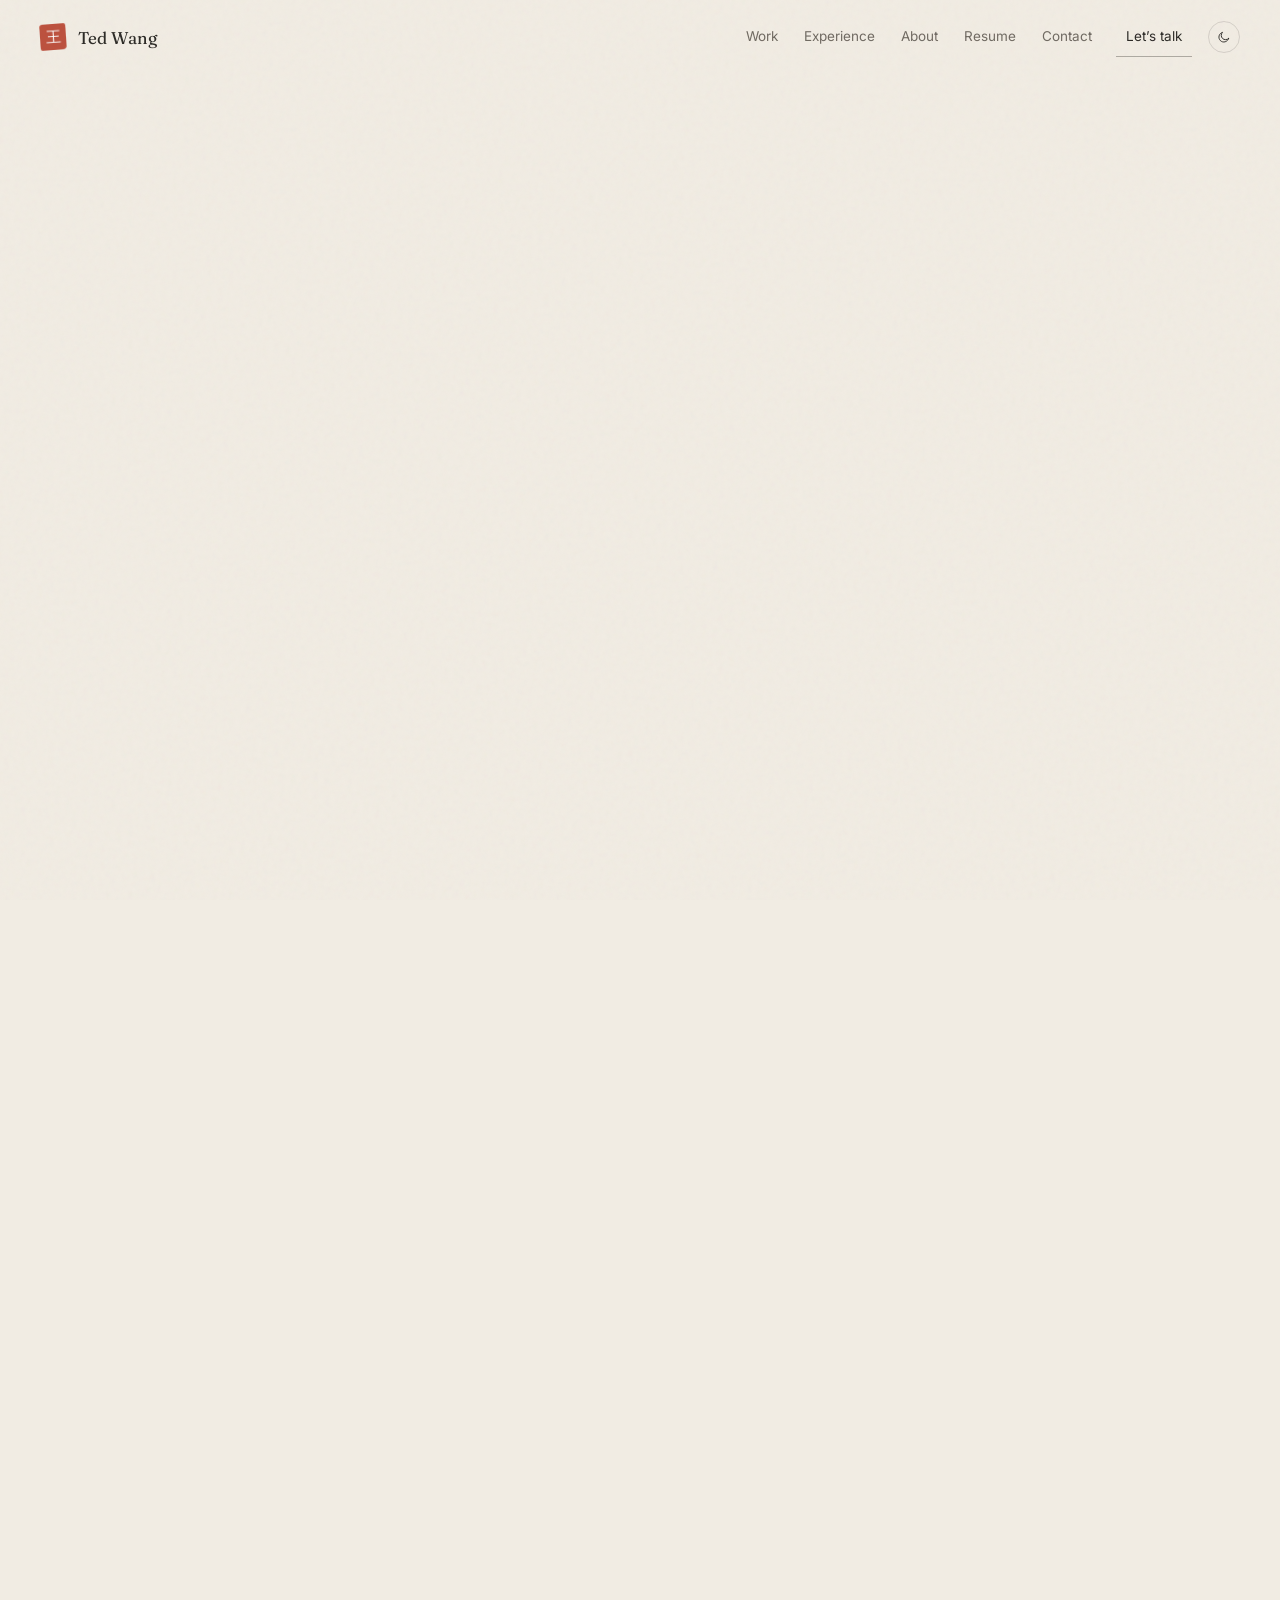
==== commit 488f1dc1: "Redesign site: refreshed styles, content, and new case studies Co-Authored-By: Claude Sonnet 5 <nore" ====
--- a/work/ai-nas-home-theater.html
+++ b/work/ai-nas-home-theater.html
@@ -1,283 +1 @@
-<!DOCTYPE html>
-<html lang="en">
-<head>
-  <meta charset="UTF-8" />
-  <meta name="viewport" content="width=device-width, initial-scale=1.0" />
-  <title>Making local AI actually useful at home.</title>
-  <meta name="description" content="Worked on an AI-powered NAS platform combining local models, intelligent file management, media discovery, privacy controls, and AI agents — during a 0→1 build that won the CES Asia Best Innovation Award." />
-  <link rel="canonical" href="https://tedwang.dev/work/ai-nas-home-theater.html" />
-  <link rel="icon" href="../favicon.svg" type="image/svg+xml" />
-  <meta name="theme-color" content="#f4f3ef" />
-  <meta property="og:type" content="website" />
-  <meta property="og:title" content="Making local AI actually useful at home. — Ted Wang" />
-  <meta property="og:description" content="Worked on an AI-powered NAS platform combining local models, intelligent file management, media discovery, privacy controls, and AI agents — during a 0→1 build that won the CES Asia Best Innovation Award." />
-  <meta property="og:url" content="https://tedwang.dev/work/ai-nas-home-theater.html" />
-  <meta property="og:site_name" content="Ted Wang" />
-  <meta property="og:image" content="https://tedwang.dev/og.png" />
-  <meta name="twitter:card" content="summary_large_image" />
-  <meta name="twitter:title" content="Making local AI actually useful at home. — Ted Wang" />
-  <meta name="twitter:description" content="Worked on an AI-powered NAS platform combining local models, intelligent file management, media discovery, privacy controls, and AI agents — during a 0→1 build that won the CES Asia Best Innovation Award." />
-  <meta name="twitter:image" content="https://tedwang.dev/og.png" />
-  <link rel="stylesheet" href="../assets/styles.css" />
-  <script>
-    // Set theme before paint to avoid a flash of the wrong theme.
-    (function () {
-      try {
-        var t = localStorage.getItem("theme");
-        if (t === "dark" || t === "light") document.documentElement.setAttribute("data-theme", t);
-      } catch (e) {}
-    })();
-  </script>
-</head>
-<body>
-  <div class="grain"></div>
-  
-  <a class="skip-link" href="#main">Skip to content</a>
-  <div class="nav-wrap">
-    <nav id="nav">
-      <a href="../index.html#top" class="brand"><span class="brand-dot"></span> TED WANG</a>
-      <div class="nav-links">
-        <a href="../index.html#work">Work</a>
-        <a href="../index.html#experience">Experience</a>
-        <a href="../index.html#about">About</a>
-        <a href="../resume.pdf">Resume</a>
-        <a href="../index.html#contact">Contact</a>
-        <a href="../index.html#contact" class="nav-cta">Let&rsquo;s talk ↗</a>
-        
-        <button class="theme-toggle" id="theme-toggle" type="button" aria-label="Toggle dark mode">
-          <svg class="icon-moon" viewBox="0 0 24 24" fill="none" stroke="currentColor" stroke-width="1.8"><path d="M20 14.5A8.5 8.5 0 1 1 9.5 4a7 7 0 0 0 10.5 10.5Z" stroke-linecap="round" stroke-linejoin="round"/></svg>
-          <svg class="icon-sun" viewBox="0 0 24 24" fill="none" stroke="currentColor" stroke-width="1.8"><circle cx="12" cy="12" r="4.2"/><path d="M12 2.5v2.2M12 19.3v2.2M4.2 4.2l1.6 1.6M18.2 18.2l1.6 1.6M2.5 12h2.2M19.3 12h2.2M4.2 19.8l1.6-1.6M18.2 5.8l1.6-1.6" stroke-linecap="round"/></svg>
-        </button>
-      </div>
-    </nav>
-  </div>
-  <main id="main">
-
-  <header class="cs-header">
-    <a class="cs-back reveal" href="../index.html#work">← Back to work</a>
-    <div class="reveal">
-      <div class="section-kicker">01 · Product Management · AI · LLM · Consumer Technology</div>
-      <h1>Making local AI actually useful at home.</h1>
-      <p class="lede">Worked on an AI-powered NAS platform combining local models, intelligent file management, media discovery, privacy controls, and AI agents — during a 0→1 build that won the CES Asia Best Innovation Award.</p>
-      <div class="tags" style="margin-top:22px"><span class="tag">LLM</span><span class="tag">Qwen</span><span class="tag">MCP</span><span class="tag">AI Agents</span><span class="tag">User Research</span><span class="tag">Home Theater</span><span class="tag">Privacy</span><span class="tag">Product Strategy</span><span class="tag">Prototyping</span><span class="tag">Hardware</span></div>
-    </div>
-  </header>
-
-  <div class="cs-visual-wrap reveal">
-    <div class="cs-visual dark" style="background:var(--dark-panel)">
-      
-        <div class="media-frame">
-          <img src="../assets/img/home-theater-hero.jpg" alt="Nexus Theatre home screen showing Iron Man as the featured title, with a Continue Watching shelf below" loading="lazy" />
-        </div>
-    </div>
-  </div>
-
-  <div class="cs-body">
-
-      <div class="cs-block reveal">
-        <div class="eyebrow2">Problem</div>
-        <div class="prose">
-          <h2>What wasn&rsquo;t working</h2>
-          <p>Local AI systems had powerful capabilities but poor discoverability, unreliable tool calling, and unclear user value. The on-device agent could technically do a lot — but nobody could tell, and it kept timing out.</p>
-        </div>
-      </div>
-
-      <div class="cs-block reveal">
-        <div class="eyebrow2">User Insight</div>
-        <div class="prose">
-          <h2>What the user actually needed</h2>
-          <p>Users did not want “AI features.” They wanted AI to remove friction from things they already cared about — media, files, photos, and privacy. The product had to disappear into an existing habit, not add a new one.</p>
-        </div>
-      </div>
-
-      <div class="cs-block reveal">
-        <div class="eyebrow2">My Role</div>
-        <div>
-          <h2>What I owned</h2>
-          <ul class="bullets">
-            <li>Interviewed 100+ NAS users to separate real product opportunities from feature requests.</li>
-            <li>Prioritized the roadmap for the AI NAS business unit inside a company-wide incubator, competing against ~100 other internal projects for investment.</li>
-            <li>Designed and validated the AI Home Theater experience end to end, from concept through a 3-iteration beta.</li>
-            <li>Owned model selection for the on-device agent and diagnosed a scaling defect in its tool-calling architecture.</li>
-            <li>Defined the privacy architecture that separated a fully offline volume from a connected service volume.</li>
-            <li>Built a working prototype of the Home Theater experience myself (FastAPI + SQLite + vanilla JS/CSS, zero build step) — continue-watching shelf, movie/series grouping, HTTP-range video streaming — to validate the UX before it became a funded roadmap item.</li>
-            <li>Reverse-engineered the protocol for an undocumented secondary display panel (USB-serial, no public spec) and built its driver end to end, turning it into a configurable dashboard — at roughly 80% lower cost than sourcing the OEM's own accessory.</li>
-          </ul>
-        </div>
-      </div>
-
-      <div class="cs-block reveal">
-        <div class="eyebrow2">Constraints</div>
-        <div>
-          <h2>What had to be true</h2>
-          <ul class="bullets">
-            <li>Everything had to run acceptably on consumer NAS hardware, not a cloud GPU cluster.</li>
-            <li>Privacy was a stated product pillar, not a compliance checkbox — the architecture had to hold up under real scrutiny.</li>
-            <li>The agent's tool registry was growing faster than its ability to reason about which tool to call, and every added integration made timeouts more likely.</li>
-          </ul>
-        </div>
-      </div>
-
-      <div class="cs-block reveal">
-        <div class="eyebrow2">Decision Process</div>
-        <div class="decision-steps">
-          
-          <div class="decision-step">
-            <div class="step-head"><span class="step-idx">01</span><h3>Finding the real opportunity</h3></div>
-            <p>Rather than starting from “what can the AI do,” I ran structured interviews with 100+ existing NAS users to map where they actually lost time: finding a movie to watch, organizing a media library, recovering from duplicate or misnamed files.</p>
-            <p>Home Theater — AI-assisted media discovery and recommendation — surfaced as the clearest, most testable opportunity, so I scoped an MVP around it instead of a broader “AI assistant” pitch.</p>
-          </div>
-          <div class="decision-step">
-            <div class="step-head"><span class="step-idx">02</span><h3>Diagnosing the timeout problem</h3></div>
-            <p>Agent timeouts and runaway token use traced back to exhaustive API enumeration — the agent was reasoning over every available tool on every turn.</p>
-            <p>I proposed an MCP-based tool registry so the agent only reasoned over relevant tools per task, cutting tool-selection token overhead by roughly 80% and eliminating the timeouts outright.</p>
-          </div>
-          <div class="decision-step">
-            <div class="step-head"><span class="step-idx">03</span><h3>Choosing the on-device model</h3></div>
-            <p>Model choice had to balance quality, latency, and what would actually run on-device. I built a 6-dimension evaluation framework and A/B tested 7 candidate LLMs across 1,000+ prompts.</p>
-            <p>Qwen paired with Hermes scored highest (4.5/5) and became the on-device default; the same evaluation harness later caught 40+ release-critical defects before they reached users.</p>
-          </div>
-          <div class="decision-step">
-            <div class="step-head"><span class="step-idx">04</span><h3>Prototyping before the roadmap slot</h3></div>
-            <p>Rather than writing a spec and waiting for an engineering slot, I built Home Theater myself as a working prototype: a FastAPI backend with a single SQLite table for metadata, HTTP-range streaming so video could scrub and resume, and a shelf-based UI (Continue Watching, Recently Added, Movies, TV Series) in plain HTML/CSS/JS with no build step.</p>
-            <p>That let the 80-user beta touch a real, working product in days rather than after a full engineering cycle — the usage data from that prototype, not a mockup, is what won the case for full-scale investment.</p>
-          </div>
-        </div>
-      </div>
-
-      <div class="cs-block reveal">
-        <div class="eyebrow2">Prototype</div>
-        <div>
-          <p class="callout-text">Built end-to-end as a working prototype — FastAPI + SQLite + vanilla HTML/CSS/JS, no build step — before it was a funded roadmap item.</p>
-        </div>
-      </div>
-
-      <div class="cs-block reveal">
-        <div class="eyebrow2">Solution</div>
-        <div>
-          <h2>What shipped</h2>
-          <ul class="bullets">
-            <li>An AI Home Theater experience: on-device recommendations for similar titles, actors, and directors, plus IMDb-based subtitle matching, wrapped in a simple conversational entry point.</li>
-            <li>Auto Scan — ingestion-time indexing and tagging that cut manual organization and retrieval time by 90%.</li>
-            <li>An MCP-based tool registry that scoped the agent's available tools to the task at hand instead of the full catalog.</li>
-            <li>Continue-watching and movie/series grouping (with per-season episode lists), so the experience read as a home-theater app, not a file browser with a play button.</li>
-          </ul>
-        </div>
-      </div>
-
-      <div class="cs-block reveal">
-        <div class="eyebrow2">Shipped</div>
-        <div>
-          <figure class="cs-figure">
-            <img src="../assets/img/home-theater-hero.jpg" alt="Nexus Theatre home screen showing Iron Man as the featured title, with a Continue Watching shelf below" loading="lazy" />
-            <figcaption>Nexus Theatre — the Home Theater outlook design, and the actual shipped screen.</figcaption>
-          </figure>
-        </div>
-      </div>
-
-      <div class="cs-block reveal">
-        <div class="eyebrow2">Technical Architecture</div>
-        <div>
-          <h2>How it was built</h2>
-          <ul class="bullets">
-            <li>Dual-volume privacy design: an isolated private volume for fully offline data and models, and a separate connected-service volume for anything that touches the network — so users could opt into convenience without quietly losing the offline guarantee.</li>
-            <li>On-device inference (Qwen + Hermes) for recommendation and conversational features, with the MCP tool registry mediating access to file-system and media-metadata tools.</li>
-            <li>A reproducible evaluation harness (1,000+ prompts across 7 models) used both for model selection and as an ongoing regression suite.</li>
-            <li>The wider platform separated into an Agent layer (task planning, dynamic skill loading), a Model layer (a local, quantized multi-billion-parameter LLM with multimodal understanding), a Data layer (private RAG over the user's own files, vector search, full-disk encryption), and a Connection layer (NAT traversal so the NAS is reachable without a public IP) — Home Theater was the consumer-facing surface I built on top of that stack.</li>
-            <li>My own prototype ran on FastAPI with one evolving SQLite table — new columns added through idempotent migrations, never a breaking schema change — and HTTP Range requests for scrubbing and resume: deliberately boring, well-understood tech so the team could argue about the experience, not the plumbing.</li>
-          </ul>
-        </div>
-      </div>
-
-      <div class="cs-block reveal">
-        <div class="eyebrow2">Product Decisions</div>
-        <div>
-          <h2>Trade-offs I made on purpose</h2>
-          <ul class="bullets">
-            <li>Shipped Home Theater as a narrow, well-tested wedge rather than a broad “AI assistant,” so the team could validate real usage before expanding scope.</li>
-            <li>Treated the tool-calling defect as a product problem, not just an engineering bug — an agent that times out has no product value regardless of model quality.</li>
-            <li>Made privacy a structural property of the architecture (separate volumes) rather than a setting a user could misconfigure.</li>
-            <li>Chose to prototype in a throwaway stack (FastAPI/SQLite/vanilla JS) rather than wait for the production platform, so real usage could shape the roadmap instead of the other way around.</li>
-          </ul>
-        </div>
-      </div>
-
-      <div class="cs-block reveal">
-        <div class="eyebrow2">Design</div>
-        <div>
-          <h2>Explore the design files</h2>
-          <div class="figma-links">
-            <a class="figma-link" href="https://www.figma.com/design/hDRy7HSxikzFZVtqVoGJQE/%E5%BD%B1%E9%9F%B3%E5%BA%93%E9%A6%96%E9%A1%B5?node-id=0-1&p=f&t=VRkrS9Gejz85vMoD-0" target="_blank" rel="noreferrer"><span class="figma-ic">◆</span>Home Theater / media library UI<span class="go">↗</span></a>
-            <a class="figma-link" href="https://www.figma.com/design/NdaMNxFcgwTJZp3bY4bl8r/AI%E4%BA%A4%E4%BA%92%E9%A6%96%E9%A1%B5?node-id=156-2&t=pkU7VSPTwB11GRZ5-1" target="_blank" rel="noreferrer"><span class="figma-ic">◆</span>AI interaction home<span class="go">↗</span></a>
-            <a class="figma-link" href="https://www.figma.com/design/ul6LY7JtgOvPm771qtNb3y/%E5%9B%BE%E5%BA%93%E7%9B%B8%E5%86%8C?node-id=0-1&t=N3zL2rkBIs5WrO4f-1" target="_blank" rel="noreferrer"><span class="figma-ic">◆</span>Photo album / gallery<span class="go">↗</span></a>
-            <a class="figma-link" href="https://www.figma.com/design/5JQ9v8Ub2PmjpGuZ48UbcG/%E5%88%9D%E5%A7%8B%E5%8C%96%E9%A1%B5%E9%9D%A2?node-id=1-22&t=n0wwUIYRQfuouuxm-1" target="_blank" rel="noreferrer"><span class="figma-ic">◆</span>Onboarding / setup flow<span class="go">↗</span></a>
-          </div>
-        </div>
-      </div>
-
-      <div class="cs-block reveal">
-        <div class="eyebrow2">Results</div>
-        <div class="cs-metrics">
-          <div class="cs-metric"><strong>81%</strong><span>DAU penetration in beta, against a 5-interactions/week test bar</span></div>
-          <div class="cs-metric"><strong>60%</strong><span>2-week retention among beta testers</span></div>
-          <div class="cs-metric"><strong>140</strong><span>Feedback items synthesized into 3 product iterations</span></div>
-          <div class="cs-metric"><strong>CES Asia</strong><span>Best Innovation Award, contributed to by the privacy architecture</span></div>
-        </div>
-      </div>
-
-      <div class="cs-block reveal">
-        <div class="eyebrow2">What I Learned</div>
-        <div>
-          <h2>Takeaways</h2>
-          <ul class="bullets">
-            <li>A model-quality problem and a product-adoption problem can look identical from the outside — the fix here was architectural (tool scoping), not a bigger model.</li>
-            <li>Validating one sharp use case with real usage data made the case for full-scale investment far more effectively than a broader feature list would have.</li>
-            <li>A rough, working prototype moves a roadmap conversation faster than the best-written spec — it turns “I think users will like this” into something a stakeholder can actually click through.</li>
-          </ul>
-        </div>
-      </div>
-
-      <div class="secondary-feature reveal">
-        <div class="sf-head">
-          <div class="eyebrow2">Also shipped</div>
-          <h3>An auxiliary-display driver for an undocumented USB panel</h3>
-        </div>
-        <div class="sf-body">
-          <div class="sf-text">
-            <p>The NAS's secondary display — a small USB LCD bar — had no public protocol or SDK. I reverse-engineered its serial framing (a 5-byte header plus a raw JPEG, no container) and built a driver that turns it into a configurable dashboard.</p>
-            <p>Scenes — industrial telemetry, NAS status, a clock, weather, now-playing, a drag-to-arrange custom widget board, even a media loop or photo slideshow — are authored as ordinary HTML pages, screenshotted headlessly, rotated into the panel's native orientation, and streamed over serial. A new scene never needs a firmware change or a rebuild.</p>
-            <p>Reported result: roughly 80% lower cost than sourcing the OEM's own accessory driver, for a materially more flexible display.</p>
-            <ul class="sf-pipeline">
-              <li><span class="pl-idx">1</span><span>Pick a scene in the browser control panel</span></li>
-              <li><span class="pl-idx">2</span><span>A small server renders that scene's HTML at 960×360 in headless Chromium</span></li>
-              <li><span class="pl-idx">3</span><span>The frame is rotated 90° into the panel's native 360×960 portrait JPEG</span></li>
-              <li><span class="pl-idx">4</span><span>Pushed over serial behind a 5-byte frame header — the undocumented part I reverse-engineered</span></li>
-              <li><span class="pl-idx">5</span><span>The USB panel displays it, refreshed continuously</span></li>
-            </ul>
-          </div>
-          <figure class="sf-media">
-            <img src="../assets/img/vitrine-scene-library.jpg" alt="Scene Library control panel showing 8 selectable dashboard scenes: industrial telemetry, NAS status, clock, weather, now playing, custom dashboard, media loop, photo slideshow" loading="lazy" />
-            <figcaption>The driver's scene library — each tile is a swappable dashboard for the panel.</figcaption>
-          </figure>
-        </div>
-      </div>
-  </div>
-
-  <div class="cs-next reveal">
-    <a href="spectrum-network-automation.html">
-      <div>
-        <div class="lbl">Next case study</div>
-        <div class="title">Turning repetitive infrastructure work into software.</div>
-      </div>
-      <span class="go">→</span>
-    </a>
-  </div>
-  </main>
-  
-  <footer>
-    <span>TED WANG © 2026</span>
-    <span>Designed with curiosity. Built with intention.</span>
-  </footer>
-  <script src="../assets/main.js"></script>
-</body>
-</html>
+<!DOCTYPE html><html lang="en"><head><meta charset="UTF-8"><meta http-equiv="refresh" content="0; url=nexus-gen.html"><title>Moved</title></head><body><p>This page moved to <a href="nexus-gen.html">Nexus Gen</a>.</p></body></html>
